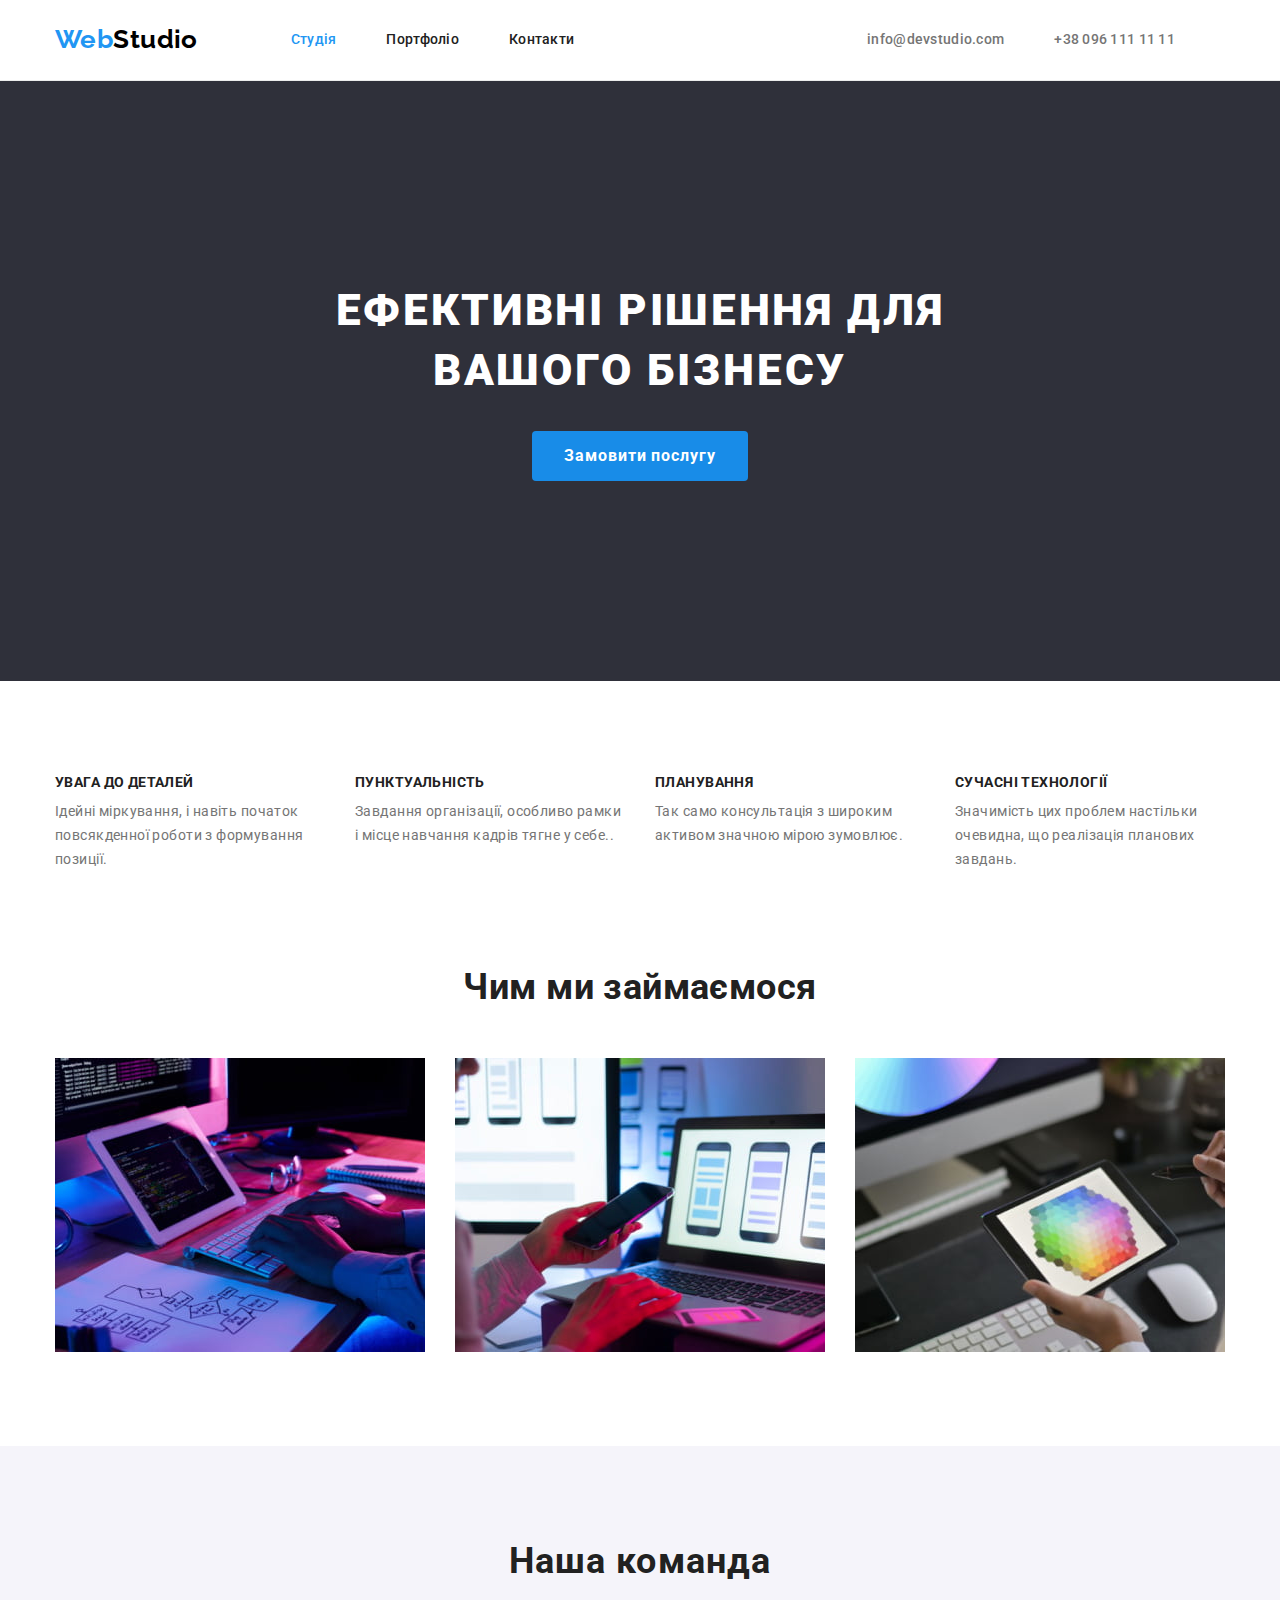
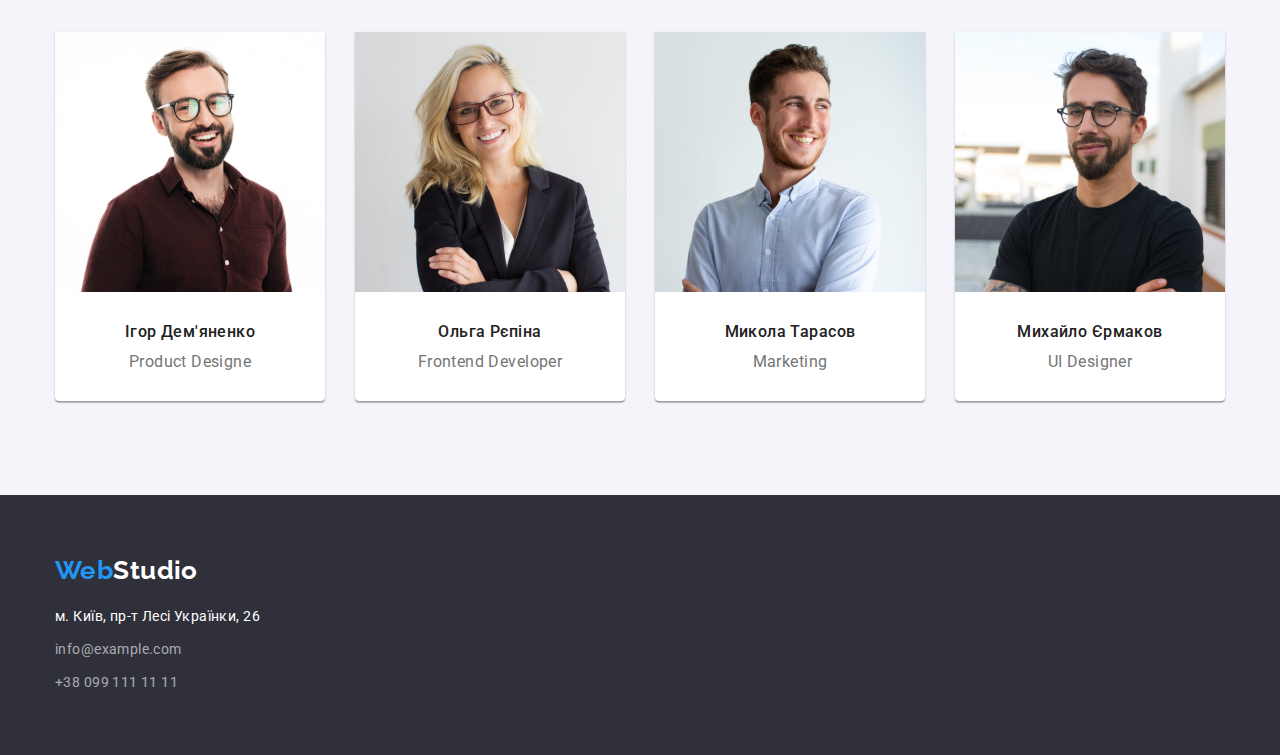
==== index.html @ e2cdec23 "Initial commit" ====
<!DOCTYPE html>
<html lang="uk">
  <head>
    <meta charset="UTF-8" />
    <meta http-equiv="X-UA-Compatible" content="IE=edge" />
    <meta name="viewport" content="width=device-width, initial-scale=1.0" />
    <title>Студія</title>
    <!-- <link rel="stylesheet" href="./css/styles.css" /> -->
    <link rel="preconnect" href="https://fonts.googleapis.com" />
    <link rel="preconnect" href="https://fonts.gstatic.com" crossorigin />

    <link
      href="https://fonts.googleapis.com/css2?family=Raleway:wght@700&family=Roboto:wght@400;500;700;900&display=f"
      rel="stylesheet"
    />
    <link rel="stylesheet" href="./css/styles.css" />
    <link
      rel="stylesheet"
      href="https://cdnjs.cloudflare.com/ajax/libs/modern-normalize/1.1.0/modern-normalize.min.css"
    />
    <link rel="stylesheet" href="./styles.css" />
  </head>

  <body class="page">
    <!--Шапка сторінки-->
    <header class="menu-header">
      <!--меню навігації на наступні сторінки-->
      <div class="container header-container">
        <nav class="main-nav">
          <div class="header-link">
            <a class="main-logo link" lang="en" href="/"
            >Web<span class="main-logo-text">Studio</span></a
          >
        </div>
          
          <ul class="main-nav-items list">
            <li class="nav-item header-item">
              <a class="nav-link-1" href="./index.html">Студія</a>
            </li>
            <li class="nav-item header-item">
              <a class="nav-link link" href="./portfolio.html">Портфоліо</a>
            </li>
            <li class="nav-item header-item">
              <a class="nav-link link" href="/Контакты">Контакти</a>
            </li>
          </ul>
        </nav>
        <ul class="header-group list">
          <li class="contact-item">
            <a class="contact-link link" href="mailto:info@devstudio.com">info@devstudio.com</a>
          </li>
          <li class="contact-item">
            <a class="contact-link link" href="tel:+380961111111">+38 096 111 11 11</a>
          </li>
        </ul>
      </div>
    </header>

    <!--Унікальний контент сторінки-->
    <main class="main-content">
      <!--Секция Герой-->
      <section class="section hero">
        <div class="container hero-container">
          <h1 class="hero-title">Ефективні рішення для вашого бізнесу</h1>
          <button class="btn-hero module-btn-hero" type="button">Замовити послугу</button>
        </div>
      </section>

      <!--Секція особливості команди розробників-->
      <section class="section skils">
        <div class="container">
          <h2 class="visually-hidden" >Галерея робіт</h2>
          <ul class="skils-list list">
            <li class="skils-item ">
              <h3 class="subtitle-skils">УВАГА ДО ДЕТАЛЕЙ</h3>
              <p class="text-skils">
                Ідейні міркування, і навіть початок повсякденної роботи з формування позиції.
              </p>
            </li>
            <li class="skils-item">
              <h3 class="subtitle-skils">ПУНКТУАЛЬНІСТЬ</h3>
              <p class="text-skils">
                Завдання організації, особливо рамки і місце навчання кадрів тягне у себе..
              </p>
            </li>
            <li class="skils-item">
              <h3 class="subtitle-skils">ПЛАНУВАННЯ</h3>
              <p class="text-skils">
                Так само консультація з широким активом значною мірою зумовлює.
              </p>
            </li>
            <li class="skils-item">
              <h2 class="subtitle-skils">СУЧАСНІ ТЕХНОЛОГІЇ</h2>
              <p class="text-skils">
                Значимість цих проблем настільки очевидна, що реалізація планових завдань.
              </p>
            </li>
          </ul>
        </div>
      </section>

      <!--Секція галерея-->
      <section class="work section">
        <div class="container">
          <h2 class="section-title ">Чим ми займаємося</h2>
          <ul class="work-list list">
            <li class="work-item">
              <img
                class="gallery-image"
                src="images/box.jpg"
                alt="Набір тексту на планшеті"
                width="370"
                height="294"
              />
            </li>
            <li class="work-item">
              <img
                class="gallery-image"
                src="images/box2.jpg"
                alt="Екран ноутбука з макетами телефону"
                width="370"
                height="294"
              />
            </li>
            <li class="work-item">
              <img
                class="gallery-image"
                src="images/box3.jpg"
                alt="Планшет з вибором кольору"
                width="370"
                height="294"
              />
            </li>
          </ul>
        </div>
      </section>

      <!--Наша команда-->
      <section class="section teams">
        <div class="container">
          <h2 class="title-teams">Наша команда</h2>
          <ul class="teams-items list">
            <li class="teams-item">
              <img
                class="teams-image"
                src="images/product-designer.jpg"
                alt="foto Product Designer"
                width="270"
                height="260"
              />
              <div class="card">
                <h3 class="subtitle-teams">Ігор Дем'яненко</h3>
                <p class="teams-text">Product Designe</p>
              </div>
            </li>

            <li class="teams-item">
              <img
                class="teams-image"
                src="images/frontend-developer.jpg"
                alt="foto Frontend Developer"
                width="270"
                height="260"
              />
              <div class="card">
                <h3 class="subtitle-teams">Ольга Рєпіна</h3>
                <p class="teams-text">Frontend Developer</p>
              </div>
            </li>

            <li class="teams-item">
              <img
                class="teams-image"
                src="images/marketing.jpg"
                alt="foto Marketing"
                width="270"
                height="260"
              />
              <div class="card">
                <h3 class="subtitle-teams">Микола Тарасов</h3>
                <p class="teams-text">Marketing</p>
              </div>
            </li>

            <li class="teams-item">
              <img
                class="teams-image"
                src="images/UI-designer.jpg"
                alt="foto UI Designer"
                width="270"
                height="260"
              />
              <div class="card">
                <h3 class="subtitle-teams">Михайло Єрмаков</h3>
                <p class="teams-text">UI Designer</p>
              </div>
            </li>
          </ul>
        </div>
      </section>
    </main>

    <!--Подвал страницы-->
    <footer class="main-footer">
      <div class="container footer-container">
        <a class="main-logo link  logo-footer" lang="en" href="/"
          >Web<span class="main-logo-text-white">Studio</span></a
        >
        <address class="address">
          <ul class="address-items list">
            <li class="address-item1">
              <a
                class="address-link link"
                href="https://goo.gl/maps/Bq6WexbLNgEqduPN9"
                target="_blank"
                rel="noopener noreferrer"
              >
                м. Київ, пр-т Лесі Українки, 26</a
              >
            </li>
            
            <li class="address-item address-mail">
              <a class="address-contact link " href="mailto:info@example.com">info@example.com</a>
            </li>
            <li class="address-item">
              <a class="address-contact link" href="tel:+380991111111">+38 099 111 11 11</a>
            </li>
          </ul>
        </address>
      </div>
    </footer>
  </body>
</html>
---- css/styles.css ----
.visually-hidden {
  position: absolute;
  width: 1px;
  height: 1px;
  margin: -1px;
  border: 0;
  padding: 0;
  white-space: nowrap;
  clip-path: inset(100%);
  clip: rect(0 0 0 0);
  overflow: hidden;
}
   /* Vars */
:root {
  --main-font: 'Roboto', sans-serif;
  --secondary-font: 'Raleway', sans-serif;
  --primary-color: #212121;
  --white: #ffffff;
  --accent: #2196f3;
  --secondary-text-color: #757575;
}

body {
  color: var(--primary-color);
  background-color: var(--white);
  font-family: var(--main-font);
  font-size: 14px;
  line-height: 1.72;
  letter-spacing: 0.03em;
}
.container {
  width: 1200px;
  padding: 0 15px 0 15px;
  margin-left: auto;
  margin-right: auto;
}

 h1,
 h2,
 h3,
 p,
 ul {
 margin-top: 0;
 margin-bottom: 0;
 padding: 0;
 }

 .section {
  padding: 94px 0;
  width: 100%;
  }

  img {
    display: block;
    max-width: 100%;
    height: auto;
    }

/* HEADER */
.menu-header {
  border-bottom: 1px solid #ECECEC;
  padding-top: 24px;
  padding-bottom: 25px;
  }

.header-group,
.contact-item  {
 color: var(--secondary-text-color);
 font-weight: 500;
 line-height: 1.14;
 letter-spacing: 0.02em;
 display: flex;
 align-items: center;
}
 .main-nav{
 display: flex;
 align-items: center;
 margin-right: auto;
 margin-left: 0;
 }

.header-container {
  display: flex;
  align-items: center;
}

.header-link, 
.header-item 
{
  display: block;
  align-items: center;
  }

.header-group, 
.contact-item
{
  margin-right: 0;
 }



/* Navigation */
.main-logo {
  font-family: var(--secondary-font);
  font-size: 26px;
  line-height: 1.19;
  color: var(--accent);
  font-weight: 700;
  display: block;
  align-items: center;
 }
 
.main-logo-text {
  color: #000000;
}
.main-nav-items {
 font-weight: 500;
 line-height: 1.14;
 letter-spacing: 0.02em;
 display: flex;
 min-width: 45px;
 margin-left: 93px;
 margin-right: auto;
 gap: 50px;
}




.nav-link,
.nav-link-1 {
  color: var(--primary-color);
  font-weight: 500;
  line-height: 1.4;
  letter-spacing: 0.02em;
  text-decoration: none;
}

.contact-item li,
.header-group li {
  margin-right: 50px;
}



.nav-link:hover,
.nav-link:focus,
.nav-link:active {
  color: var(--accent);
}
.nav-link-1:hover,
.nav-link-1:focus,
.nav-link-1:active {
  color: var(--accent);
}
.nav-link-1 {
  color: var(--accent);
  font-weight: 500;
}
.list,
.nav-item,
.contact-item,
.skils-item,
.work-item,
.address-item,
.filter-item,
.filter-item
{
  list-style: none;
}

.link,
.nav-link-1,
.contact-link {
  text-decoration: none;
}

.contact-link {
  line-height: 1.4;
  letter-spacing: 0.02em;
  color: var(--secondary-text-color);
  font-weight: 500;
  text-decoration: none;
 }
.contact-link:hover,
.contact-link:focus {
  color: var(--accent);
}
/* Hero */

.hero {
  background-color: #2f303a;
  color: var(--white);
  padding-top: 200px;
  padding-bottom: 200px;
}




.hero-title {
 font-weight: 900;
  font-size: 44px;
  line-height: 1.36;
  letter-spacing: 0.06em;
  text-transform: uppercase;
  color: var(--white);
  margin-top: 0;
  margin-bottom: 30px;
  width: 696px;
  margin-left: auto;
  margin-right: auto;
  text-align: center;
}

.btn-hero {
  border: none;
  cursor: pointer;
  font-family: inherit;
  background-color: var(--accent);
  color: var(--white);
  font-weight: 700;
  font-size: 16px;
  line-height: 1.87;
  display: flex;
  align-items: center;
  padding: 10px 32px ;
  min-width: 216px;
  display: block;
  margin-left: auto;
  margin-right: auto;
  text-align: center;
  letter-spacing: 0.06em;
  border-radius: 4px;
}

.module-btn-hero {
  background-color: #188ce8;
}
 
/* text */

.skils {
background-color: var(--white);
padding-bottom: 0;

}

.subtitle-skils {
  font-weight: 700;
  letter-spacing: 0.03em;
  line-height: 1.14;
  text-transform: uppercase;
  font-size: 14px;
  margin-top: 0;
  margin-bottom: 10px;
}

.text-skils {
  line-height: 1.71;
  color: var(--secondary-text-color);
  font-weight: 400;
}
.skils-list {
display: flex;
gap: 30px;
}

.skils-item {
  width: 270px;
}

  /* work*/

.work {
  background-color: var(--white);
}

.section-title{
  font-weight: 700;
  font-size: 36px;
  line-height: 1.17;
  text-align: center;
  margin-bottom: 50px;
  color: var(--primary-color);
  
}

.work-list{
  display: flex;
  gap: 30px;
}
.work-item{
  width: 370px;
}

  /* teams*/

.teams-items{
  display: flex;
  gap: 30px;
}

.teams-item{
  background-color: var(--white);
  width: 270 px;
  box-shadow: 0px 1px 3px rgba(0, 0, 0, 0.12), 0px 1px 1px rgba(0, 0, 0, 0.14), 0px 2px 1px rgba(0, 0, 0, 0.2);
  border-radius: 0px 0px 4px 4px;
}

.card{
  padding-top: 30px;
  padding-bottom: 30px;
}

.teams {
  background-color: #f5f4fa;
}


.title-teams
 {
  font-size: 36px;
  line-height: 1.17;
  text-align: center;
  letter-spacing: 0.03em;
  color: var(--primary-color);
  margin-bottom: 50px;
}

.subtitle-teams {
  font-weight: 500;
  font-size: 16px;
  line-height: 1.19;
  text-align: center;
  margin-bottom: 10px;
  }

.teams-text {
  font-weight: 400;
  font-size: 16px;
  line-height: 1.19;
  text-align: center;
  color: var(--secondary-text-color);
  }

/* Filter  */

.filter-item.list{
  display: flex;
  justify-content: center;
  margin-bottom: 50px;
}

.filter-bnt,
.filter-bnt-now {
  border: none;
  font-style: normal;
  font-weight: 500;
  font-size: 16px;
  line-height: 1.6;
  text-align: center;
  color: var(--primary-color);
  background-color: #f5f4fa;
  font-family: inherit;
  border-radius: 4px;
  padding: 6px 22px;
  display: inline-block;
  min-width: 73px;
  margin-right: 8px;
}

.filter-bnt-now.button.active {
background-color: var(--accent);
color: var(--white);
}

.filter-bnt-now:hover,
.filter-bnt-now:focus,
.filter-bnt-now:active {
  background-color: var(--accent);
}

.button:hover,
.button:focus {
  background-color: var(--accent);
  box-shadow: 0px 3px 1px rgba(0, 0, 0, 0.1), 0px 1px 2px rgba(0, 0, 0, 0.08),
    0px 2px 2px rgba(0, 0, 0, 0.12);
  border-radius: 4px;
  color: var(--white);
  cursor: pointer;
}

/* Footer */

.main-footer {
  background-color: #2f303a;
  padding-top: 60px;
  padding-bottom: 60px;
}
 
.address,
.address-items,
.address-link
 {
color: var(--white);
font-style: normal;
font-weight: 400;
line-height: 1.71;
}

.main-logo-text-white {
  color: var(--white);
}

.logo-footer {
 display: block;
 padding: 0;
 margin-bottom: 20px;
}

.address-link,
 .address-mail,
 .address-item1
 
 {
  margin-bottom: 9px;
}

.address-contact {
  font-style: normal;
  color: #ffffff99;
   
}

.address-contact:hover,
.address-contact:focus {
  color: var(--accent);
}

/* Portfolio  */

.page{
  background-color: var(--white);
  font-family: var(--main-font);
  font-size: 14px;
  letter-spacing: 0.03em;
}

.portfolio-cards{
  background: #FFFFFF;
  border-top: 1px solid #EEEEEE;
  border-bottom: 1px solid #EEEEEE;
  border-left: 1px solid #EEEEEE;
  border-right: 1px solid #EEEEEE;
  padding: 20px 24px 20px 24px;
}

.cards-title{
  color: var(--primary-color);
  font-weight: 700;
  font-size: 18px;
  line-height: 2;
  letter-spacing: 0.06em;
}

.cards-text {
  font-weight: 400;
  font-size: 16px;
  line-height: 1.88;
  letter-spacing: 0.03em;
  margin-top: 4px;
  color: var(--secondary-text-color);
}

.cards{
  display: flex;
  flex-wrap: wrap;
  gap: 30px;
}

.cards-item{
  width: 370;
}
---- css/styles.css ----
.visually-hidden {
  position: absolute;
  width: 1px;
  height: 1px;
  margin: -1px;
  border: 0;
  padding: 0;
  white-space: nowrap;
  clip-path: inset(100%);
  clip: rect(0 0 0 0);
  overflow: hidden;
}
   /* Vars */
:root {
  --main-font: 'Roboto', sans-serif;
  --secondary-font: 'Raleway', sans-serif;
  --primary-color: #212121;
  --white: #ffffff;
  --accent: #2196f3;
  --secondary-text-color: #757575;
}

body {
  color: var(--primary-color);
  background-color: var(--white);
  font-family: var(--main-font);
  font-size: 14px;
  line-height: 1.72;
  letter-spacing: 0.03em;
}
.container {
  width: 1200px;
  padding: 0 15px 0 15px;
  margin-left: auto;
  margin-right: auto;
}

 h1,
 h2,
 h3,
 p,
 ul {
 margin-top: 0;
 margin-bottom: 0;
 padding: 0;
 }

 .section {
  padding: 94px 0;
  width: 100%;
  }

  img {
    display: block;
    max-width: 100%;
    height: auto;
    }

/* HEADER */
.menu-header {
  border-bottom: 1px solid #ECECEC;
  padding-top: 24px;
  padding-bottom: 25px;
  }

.header-group,
.contact-item  {
 color: var(--secondary-text-color);
 font-weight: 500;
 line-height: 1.14;
 letter-spacing: 0.02em;
 display: flex;
 align-items: center;
}
 .main-nav{
 display: flex;
 align-items: center;
 margin-right: auto;
 margin-left: 0;
 }

.header-container {
  display: flex;
  align-items: center;
}

.header-link, 
.header-item 
{
  display: block;
  align-items: center;
  }

.header-group, 
.contact-item
{
  margin-right: 0;
 }



/* Navigation */
.main-logo {
  font-family: var(--secondary-font);
  font-size: 26px;
  line-height: 1.19;
  color: var(--accent);
  font-weight: 700;
  display: block;
  align-items: center;
 }
 
.main-logo-text {
  color: #000000;
}
.main-nav-items {
 font-weight: 500;
 line-height: 1.14;
 letter-spacing: 0.02em;
 display: flex;
 min-width: 45px;
 margin-left: 93px;
 margin-right: auto;
 gap: 50px;
}




.nav-link,
.nav-link-1 {
  color: var(--primary-color);
  font-weight: 500;
  line-height: 1.4;
  letter-spacing: 0.02em;
  text-decoration: none;
}

.contact-item li,
.header-group li {
  margin-right: 50px;
}



.nav-link:hover,
.nav-link:focus,
.nav-link:active {
  color: var(--accent);
}
.nav-link-1:hover,
.nav-link-1:focus,
.nav-link-1:active {
  color: var(--accent);
}
.nav-link-1 {
  color: var(--accent);
  font-weight: 500;
}
.list,
.nav-item,
.contact-item,
.skils-item,
.work-item,
.address-item,
.filter-item,
.filter-item
{
  list-style: none;
}

.link,
.nav-link-1,
.contact-link {
  text-decoration: none;
}

.contact-link {
  line-height: 1.4;
  letter-spacing: 0.02em;
  color: var(--secondary-text-color);
  font-weight: 500;
  text-decoration: none;
 }
.contact-link:hover,
.contact-link:focus {
  color: var(--accent);
}
/* Hero */

.hero {
  background-color: #2f303a;
  color: var(--white);
  padding-top: 200px;
  padding-bottom: 200px;
}




.hero-title {
 font-weight: 900;
  font-size: 44px;
  line-height: 1.36;
  letter-spacing: 0.06em;
  text-transform: uppercase;
  color: var(--white);
  margin-top: 0;
  margin-bottom: 30px;
  width: 696px;
  margin-left: auto;
  margin-right: auto;
  text-align: center;
}

.btn-hero {
  border: none;
  cursor: pointer;
  font-family: inherit;
  background-color: var(--accent);
  color: var(--white);
  font-weight: 700;
  font-size: 16px;
  line-height: 1.87;
  display: flex;
  align-items: center;
  padding: 10px 32px ;
  min-width: 216px;
  display: block;
  margin-left: auto;
  margin-right: auto;
  text-align: center;
  letter-spacing: 0.06em;
  border-radius: 4px;
}

.module-btn-hero {
  background-color: #188ce8;
}
 
/* text */

.skils {
background-color: var(--white);
padding-bottom: 0;

}

.subtitle-skils {
  font-weight: 700;
  letter-spacing: 0.03em;
  line-height: 1.14;
  text-transform: uppercase;
  font-size: 14px;
  margin-top: 0;
  margin-bottom: 10px;
}

.text-skils {
  line-height: 1.71;
  color: var(--secondary-text-color);
  font-weight: 400;
}
.skils-list {
display: flex;
gap: 30px;
}

.skils-item {
  width: 270px;
}

  /* work*/

.work {
  background-color: var(--white);
}

.section-title{
  font-weight: 700;
  font-size: 36px;
  line-height: 1.17;
  text-align: center;
  margin-bottom: 50px;
  color: var(--primary-color);
  
}

.work-list{
  display: flex;
  gap: 30px;
}
.work-item{
  width: 370px;
}

  /* teams*/

.teams-items{
  display: flex;
  gap: 30px;
}

.teams-item{
  background-color: var(--white);
  width: 270 px;
  box-shadow: 0px 1px 3px rgba(0, 0, 0, 0.12), 0px 1px 1px rgba(0, 0, 0, 0.14), 0px 2px 1px rgba(0, 0, 0, 0.2);
  border-radius: 0px 0px 4px 4px;
}

.card{
  padding-top: 30px;
  padding-bottom: 30px;
}

.teams {
  background-color: #f5f4fa;
}


.title-teams
 {
  font-size: 36px;
  line-height: 1.17;
  text-align: center;
  letter-spacing: 0.03em;
  color: var(--primary-color);
  margin-bottom: 50px;
}

.subtitle-teams {
  font-weight: 500;
  font-size: 16px;
  line-height: 1.19;
  text-align: center;
  margin-bottom: 10px;
  }

.teams-text {
  font-weight: 400;
  font-size: 16px;
  line-height: 1.19;
  text-align: center;
  color: var(--secondary-text-color);
  }

/* Filter  */

.filter-item.list{
  display: flex;
  justify-content: center;
  margin-bottom: 50px;
}

.filter-bnt,
.filter-bnt-now {
  border: none;
  font-style: normal;
  font-weight: 500;
  font-size: 16px;
  line-height: 1.6;
  text-align: center;
  color: var(--primary-color);
  background-color: #f5f4fa;
  font-family: inherit;
  border-radius: 4px;
  padding: 6px 22px;
  display: inline-block;
  min-width: 73px;
  margin-right: 8px;
}

.filter-bnt-now.button.active {
background-color: var(--accent);
color: var(--white);
}

.filter-bnt-now:hover,
.filter-bnt-now:focus,
.filter-bnt-now:active {
  background-color: var(--accent);
}

.button:hover,
.button:focus {
  background-color: var(--accent);
  box-shadow: 0px 3px 1px rgba(0, 0, 0, 0.1), 0px 1px 2px rgba(0, 0, 0, 0.08),
    0px 2px 2px rgba(0, 0, 0, 0.12);
  border-radius: 4px;
  color: var(--white);
  cursor: pointer;
}

/* Footer */

.main-footer {
  background-color: #2f303a;
  padding-top: 60px;
  padding-bottom: 60px;
}
 
.address,
.address-items,
.address-link
 {
color: var(--white);
font-style: normal;
font-weight: 400;
line-height: 1.71;
}

.main-logo-text-white {
  color: var(--white);
}

.logo-footer {
 display: block;
 padding: 0;
 margin-bottom: 20px;
}

.address-link,
 .address-mail,
 .address-item1
 
 {
  margin-bottom: 9px;
}

.address-contact {
  font-style: normal;
  color: #ffffff99;
   
}

.address-contact:hover,
.address-contact:focus {
  color: var(--accent);
}

/* Portfolio  */

.page{
  background-color: var(--white);
  font-family: var(--main-font);
  font-size: 14px;
  letter-spacing: 0.03em;
}

.portfolio-cards{
  background: #FFFFFF;
  border-top: 1px solid #EEEEEE;
  border-bottom: 1px solid #EEEEEE;
  border-left: 1px solid #EEEEEE;
  border-right: 1px solid #EEEEEE;
  padding: 20px 24px 20px 24px;
}

.cards-title{
  color: var(--primary-color);
  font-weight: 700;
  font-size: 18px;
  line-height: 2;
  letter-spacing: 0.06em;
}

.cards-text {
  font-weight: 400;
  font-size: 16px;
  line-height: 1.88;
  letter-spacing: 0.03em;
  margin-top: 4px;
  color: var(--secondary-text-color);
}

.cards{
  display: flex;
  flex-wrap: wrap;
  gap: 30px;
}

.cards-item{
  width: 370;
}
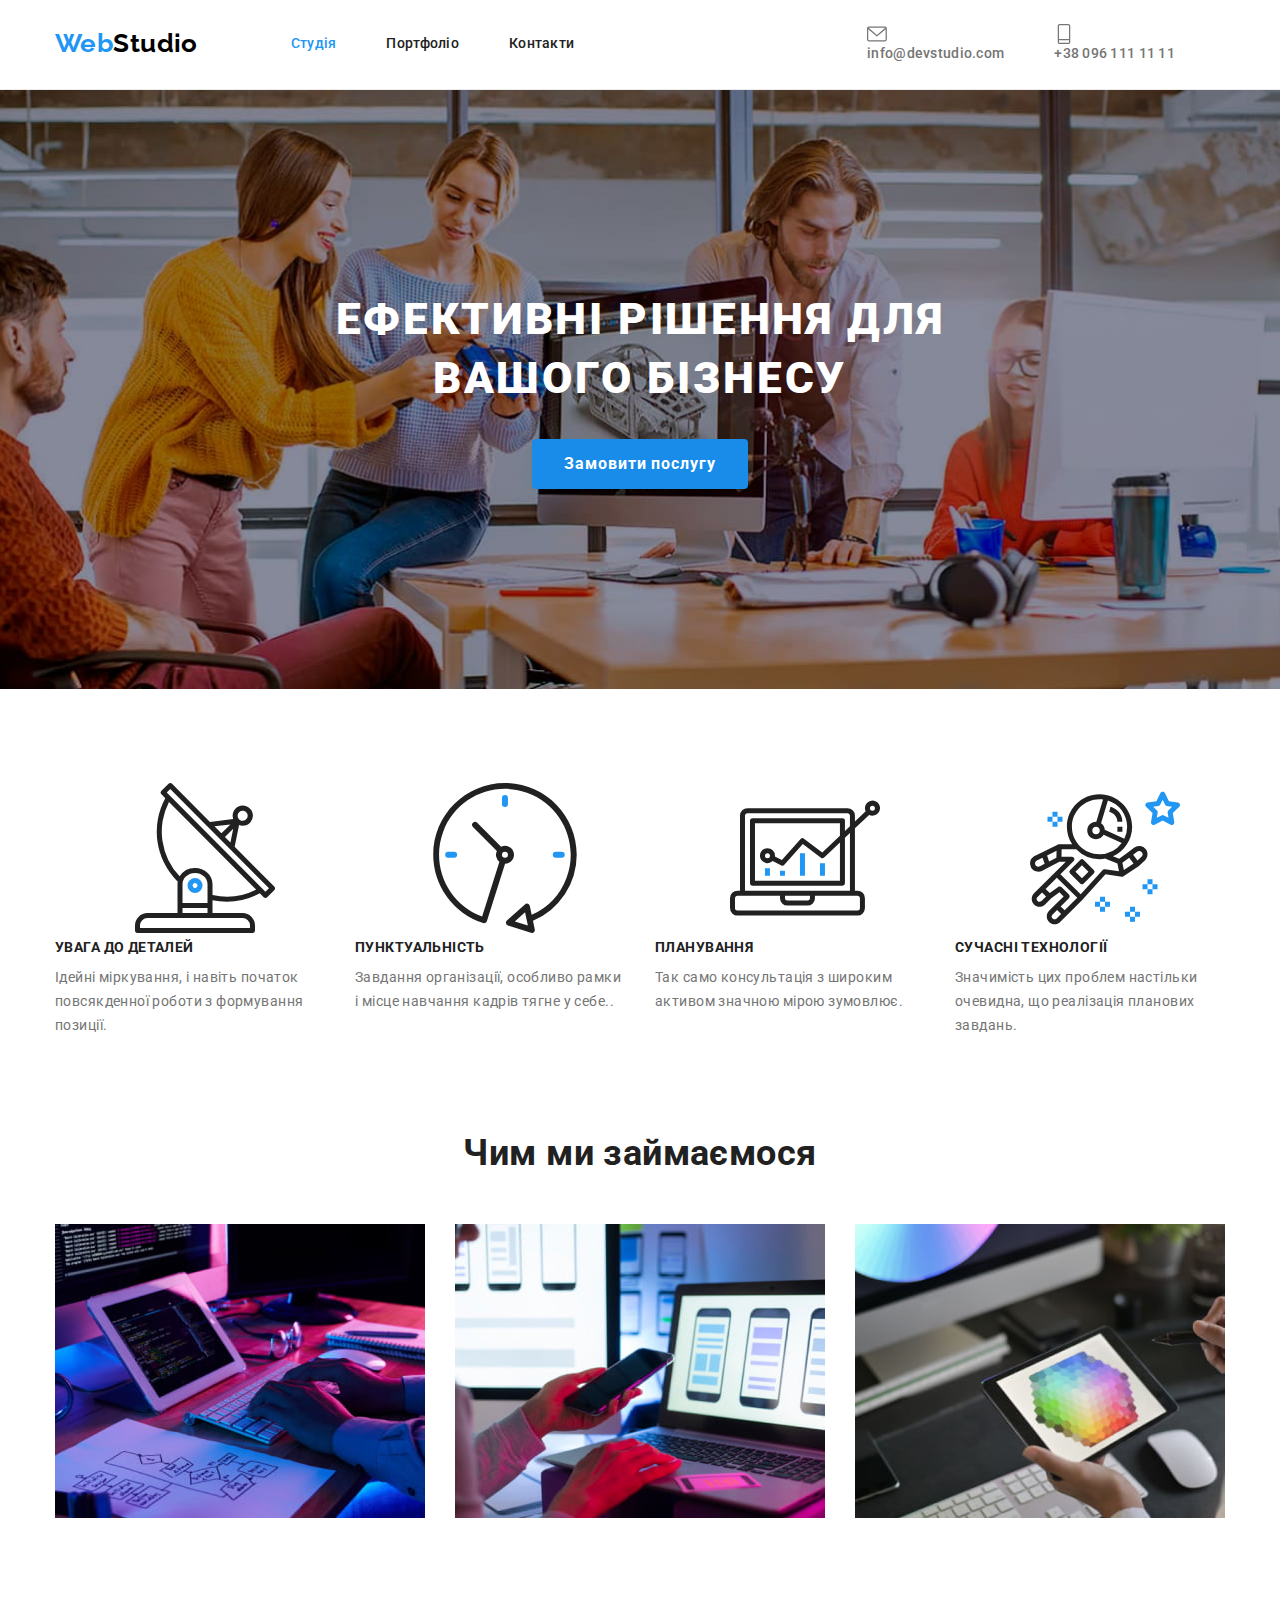
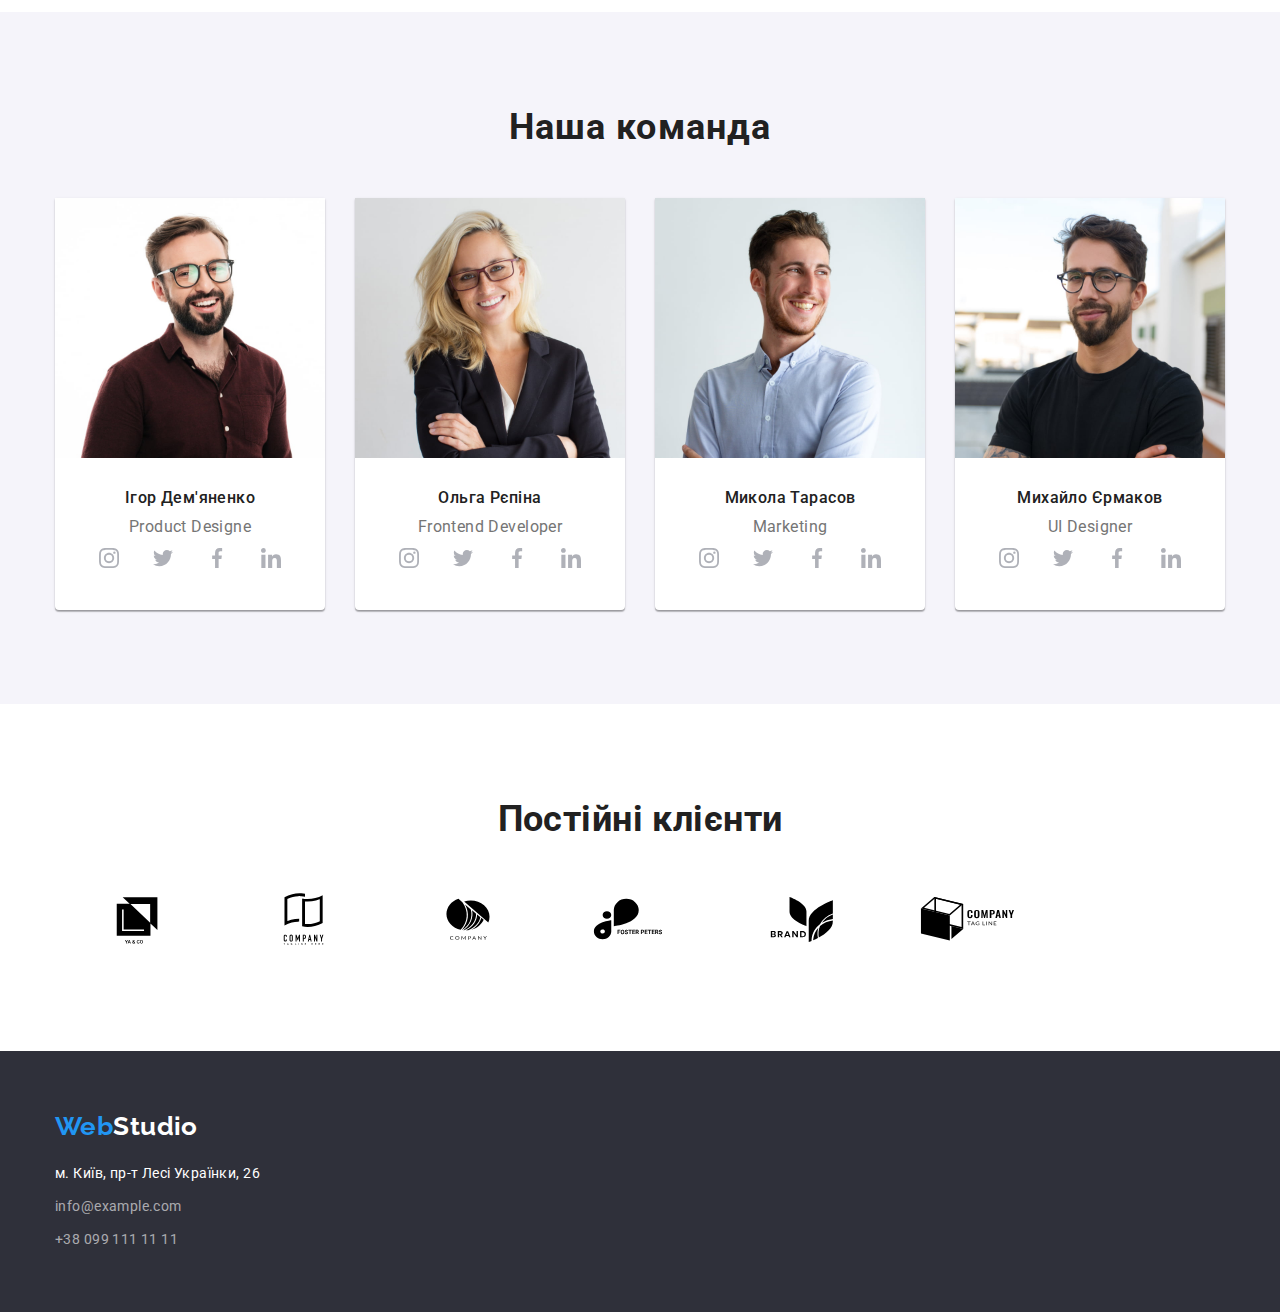
==== commit c88b7b41: "start" ====
--- a/index.html
+++ b/index.html
@@ -45,12 +45,13 @@
             </li>
           </ul>
         </nav>
+
         <ul class="header-group list">
           <li class="contact-item">
-            <a class="contact-link link" href="mailto:info@devstudio.com">info@devstudio.com</a>
+            <a class="contact-link link" href="mailto:info@devstudio.com"><svg class="link-address" width="20px" height="20px"><use href="./images/icons.svg/symbol-defs.svg#icon-envelope"></use></svg>info@devstudio.com</a>
           </li>
           <li class="contact-item">
-            <a class="contact-link link" href="tel:+380961111111">+38 096 111 11 11</a>
+            <a class="contact-link link" href="tel:+380961111111"><svg class="link-address" width="20" height="20"><use href="./images/icons.svg/symbol-defs.svg#icon-Vector"></use></svg>+38 096 111 11 11</a>
           </li>
         </ul>
       </div>
@@ -72,25 +73,29 @@
           <h2 class="visually-hidden" >Галерея робіт</h2>
           <ul class="skils-list list">
             <li class="skils-item ">
+              <svg><use href="./images/icons.svg/symbol-defs.svg#icon-antenna"></use></svg>
               <h3 class="subtitle-skils">УВАГА ДО ДЕТАЛЕЙ</h3>
               <p class="text-skils">
                 Ідейні міркування, і навіть початок повсякденної роботи з формування позиції.
               </p>
             </li>
             <li class="skils-item">
+              <svg><use href="./images/icons.svg/symbol-defs.svg#icon-clock"></use></svg>
               <h3 class="subtitle-skils">ПУНКТУАЛЬНІСТЬ</h3>
               <p class="text-skils">
                 Завдання організації, особливо рамки і місце навчання кадрів тягне у себе..
               </p>
             </li>
             <li class="skils-item">
+              <svg><use href="./images/icons.svg/symbol-defs.svg#icon-diagram"></use></svg>
               <h3 class="subtitle-skils">ПЛАНУВАННЯ</h3>
               <p class="text-skils">
                 Так само консультація з широким активом значною мірою зумовлює.
               </p>
             </li>
             <li class="skils-item">
-              <h2 class="subtitle-skils">СУЧАСНІ ТЕХНОЛОГІЇ</h2>
+              <svg><use href="./images/icons.svg/symbol-defs.svg#icon-astronaut"></use></svg>
+              <h3 class="subtitle-skils">СУЧАСНІ ТЕХНОЛОГІЇ</h3>
               <p class="text-skils">
                 Значимість цих проблем настільки очевидна, що реалізація планових завдань.
               </p>
@@ -102,7 +107,7 @@
       <!--Секція галерея-->
       <section class="work section">
         <div class="container">
-          <h2 class="section-title ">Чим ми займаємося</h2>
+          <h2 class="section-title">Чим ми займаємося</h2>
           <ul class="work-list list">
             <li class="work-item">
               <img
@@ -151,6 +156,28 @@
               <div class="card">
                 <h3 class="subtitle-teams">Ігор Дем'яненко</h3>
                 <p class="teams-text">Product Designe</p>
+                <ul class="list socials">
+                  <li class="list-item socials-item">
+                    <a class="social-links" href="https://instagram.com" target="_blank" rel="noopener noreferrer" aria-label="Instagram"><svg class="socials-icon" width="20" height="20"><use href="./images/icons.svg/symbol-defs.svg#icon-instagram"></use>
+                    </svg>
+                    </a>
+                  </li>
+                  <li class="list-item socials-item">
+                    <a class="social-links" href="https://twitter.com" target="_blank" rel="noopener noreferrer" aria-label="Twitter"><svg class="socials-icon" width="20" height="20"><use href="./images/icons.svg/symbol-defs.svg#icon-twitter"></use>
+                    </svg>
+                  </a>
+                </li>
+                <li class="list-item socials-item">
+                  <a class="social-links" href="https://facebook.com" target="_blank" rel="noopener noreferrer" aria-label="Facebook"><svg class="socials-icon" width="20" height="20"><use href="./images/icons.svg/symbol-defs.svg#icon-facebook"></use>
+                  </svg>
+                </a>
+              </li>
+              <li class="list-item socials-item">
+                <a class="social-links" href="https://linkedin.com" target="_blank" rel="noopener noreferrer" aria-label="Linkedin"><svg class="socials-icon" width="20" height="20"><use href="./images/icons.svg/symbol-defs.svg#icon-linkedin"></use>
+                </svg>
+              </a>
+            </li>
+              </ul>
               </div>
             </li>
 
@@ -165,6 +192,28 @@
               <div class="card">
                 <h3 class="subtitle-teams">Ольга Рєпіна</h3>
                 <p class="teams-text">Frontend Developer</p>
+                <ul class="list socials">
+                  <li class="list-item socials-item">
+                    <a class="social-links" href="https://instagram.com" target="_blank" rel="noopener noreferrer" aria-label="Instagram"><svg class="socials-icon" width="20" height="20"><use href="./images/icons.svg/symbol-defs.svg#icon-instagram"></use>
+                    </svg>
+                    </a>
+                  </li>
+                  <li class="list-item socials-item">
+                    <a class="social-links" href="https://twitter.com" target="_blank" rel="noopener noreferrer" aria-label="Twitter"><svg class="socials-icon" width="20" height="20"><use href="./images/icons.svg/symbol-defs.svg#icon-twitter"></use>
+                    </svg>
+                  </a>
+                </li>
+                <li class="list-item socials-item">
+                  <a class="social-links" href="https://facebook.com" target="_blank" rel="noopener noreferrer" aria-label="Facebook"><svg class="socials-icon" width="20" height="20"><use href="./images/icons.svg/symbol-defs.svg#icon-facebook"></use>
+                  </svg>
+                </a>
+              </li>
+              <li class="list-item socials-item">
+                <a class="social-links" href="https://linkedin.com" target="_blank" rel="noopener noreferrer" aria-label="Linkedin"><svg class="socials-icon" width="20" height="20"><use href="./images/icons.svg/symbol-defs.svg#icon-linkedin"></use>
+                </svg>
+              </a>
+            </li>
+              </ul>
               </div>
             </li>
 
@@ -179,6 +228,28 @@
               <div class="card">
                 <h3 class="subtitle-teams">Микола Тарасов</h3>
                 <p class="teams-text">Marketing</p>
+                <ul class="list socials">
+                  <li class="list-item socials-item">
+                    <a class="social-links" href="https://instagram.com" target="_blank" rel="noopener noreferrer" aria-label="Instagram"><svg class="socials-icon" width="20" height="20"><use href="./images/icons.svg/symbol-defs.svg#icon-instagram"></use>
+                    </svg>
+                    </a>
+                  </li>
+                  <li class="list-item socials-item">
+                    <a class="social-links" href="https://twitter.com" target="_blank" rel="noopener noreferrer" aria-label="Twitter"><svg class="socials-icon" width="20" height="20"><use href="./images/icons.svg/symbol-defs.svg#icon-twitter"></use>
+                    </svg>
+                  </a>
+                </li>
+                <li class="list-item socials-item">
+                  <a class="social-links" href="https://facebook.com" target="_blank" rel="noopener noreferrer" aria-label="Facebook"><svg class="socials-icon" width="20" height="20"><use href="./images/icons.svg/symbol-defs.svg#icon-facebook"></use>
+                  </svg>
+                </a>
+              </li>
+              <li class="list-item socials-item">
+                <a class="social-links" href="https://linkedin.com" target="_blank" rel="noopener noreferrer" aria-label="Linkedin"><svg class="socials-icon" width="20" height="20"><use href="./images/icons.svg/symbol-defs.svg#icon-linkedin"></use>
+                </svg>
+              </a>
+            </li>
+              </ul>
               </div>
             </li>
 
@@ -193,12 +264,72 @@
               <div class="card">
                 <h3 class="subtitle-teams">Михайло Єрмаков</h3>
                 <p class="teams-text">UI Designer</p>
+                <ul class="list socials">
+                  <li class="list-item socials-item">
+                    <a class="social-links" href="https://instagram.com" target="_blank" rel="noopener noreferrer" aria-label="Instagram"><svg class="socials-icon" width="20" height="20"><use href="./images/icons.svg/symbol-defs.svg#icon-instagram"></use>
+                    </svg>
+                    </a>
+                  </li>
+                  <li class="list-item socials-item">
+                    <a class="social-links" href="https://twitter.com" target="_blank" rel="noopener noreferrer" aria-label="Twitter"><svg class="socials-icon" width="20" height="20"><use href="./images/icons.svg/symbol-defs.svg#icon-twitter"></use>
+                    </svg>
+                  </a>
+                </li>
+                <li class="list-item socials-item">
+                  <a class="social-links" href="https://facebook.com" target="_blank" rel="noopener noreferrer" aria-label="Facebook"><svg class="socials-icon" width="20" height="20"><use href="./images/icons.svg/symbol-defs.svg#icon-facebook"></use>
+                  </svg>
+                </a>
+              </li>
+              <li class="list-item socials-item">
+                <a class="social-links" href="https://linkedin.com" target="_blank" rel="noopener noreferrer" aria-label="Linkedin"><svg class="socials-icon" width="20" height="20"><use href="./images/icons.svg/symbol-defs.svg#icon-linkedin"></use>
+                </svg>
+              </a>
+            </li>
+              </ul>
               </div>
             </li>
           </ul>
         </div>
       </section>
-    </main>
+
+      <section class="section">
+       <div class="container">
+        <h2 class="section-title">Постійні клієнти</h2>
+        <ul class="list clients-list">
+          <li class="list-item clients-item"></li>
+          <a href="width=170px" heighth="92px"><svg class="" width="106px" height="60px"><use href="./images/icons.svg/symbol-defs.svg#icon-Logo"></use>
+          </svg>
+          </a>
+        </li>
+        <li class="list-item clients-item"></li>
+        <a href="width=170px" heighth="92px"><svg class="" width="106px" height="60px"><use href="./images/icons.svg/symbol-defs.svg#icon-Logo1"></use>
+        </svg>
+        </a>
+      </li>
+      <li class="list-item clients-item"></li>
+      <a href="width=170px" heighth="92px"><svg class="" width="106px" height="60px"><use href="./images/icons.svg/symbol-defs.svg#icon-Logo2"></use>
+      </svg>
+      </a>
+    </li>
+    <li class="list-item clients-item"></li>
+          <a href="width=170px" heighth="92px"><svg class="" width="106px" height="60px"><use href="./images/icons.svg/symbol-defs.svg#icon-Logo3"></use>
+          </svg>
+          </a>
+        </li>
+        <li class="list-item clients-item"></li>
+          <a href="width=170px" heighth="92px"><svg class="" width="106px" height="60px"><use href="./images/icons.svg/symbol-defs.svg#icon-Logo4"></use>
+          </svg>
+          </a>
+        </li>
+        <li class="list-item clients-item"></li>
+          <a href="width=170px" heighth="92px"><svg class="" width="106px" height="60px"><use href="./images/icons.svg/symbol-defs.svg#icon-Logo5"></use>
+          </svg>
+          </a>
+         </li>
+         </ul>
+        </div>
+      </section>
+     </main>
 
     <!--Подвал страницы-->
     <footer class="main-footer">
--- a/css/styles.css
+++ b/css/styles.css
@@ -18,6 +18,7 @@
   --white: #ffffff;
   --accent: #2196f3;
   --secondary-text-color: #757575;
+  --social-links: #AFB1B8;
 }
 
 body {
@@ -186,9 +187,22 @@
 .contact-link:focus {
   color: var(--accent);
 }
+.link-address{
+  display: block;
+  margin-right: 10px;
+  align-items: flex-start;
+  fill: currentColor;
+}
 /* Hero */
 
 .hero {
+  background-image: url(../images/hero.jpg);
+  max-width: 1600px;
+  background-position: center;
+  background-repeat: no-repeat;
+  background-size: cover;
+  margin-left: auto;
+  margin-right: auto;
   background-color: #2f303a;
   color: var(--white);
   padding-top: 200px;
@@ -344,6 +358,38 @@
   color: var(--secondary-text-color);
   }
 
+  .socials {
+    display: flex;
+    gap: 10px;
+    justify-content: center;
+    }
+
+ .social-links {
+   width: 44px;
+   height: 44px;
+   background-color: var(--white);
+   border-radius: 50%;
+   display: flex;
+   align-items: center;
+   justify-content: center;
+   color: var(--social-links);
+}
+
+ .social-links:hover,
+ .social-links:focus {
+ color: var(--white);
+ background-color: var(--accent);
+}
+
+.socials-icon {
+  fill: currentColor;
+  }
+
+.clients-list {
+ display: flex;
+ gap: 30px;
+}
+
 /* Filter  */
 
 .filter-item.list{
--- a/css/styles.css
+++ b/css/styles.css
@@ -18,6 +18,7 @@
   --white: #ffffff;
   --accent: #2196f3;
   --secondary-text-color: #757575;
+  --social-links: #AFB1B8;
 }
 
 body {
@@ -186,9 +187,22 @@
 .contact-link:focus {
   color: var(--accent);
 }
+.link-address{
+  display: block;
+  margin-right: 10px;
+  align-items: flex-start;
+  fill: currentColor;
+}
 /* Hero */
 
 .hero {
+  background-image: url(../images/hero.jpg);
+  max-width: 1600px;
+  background-position: center;
+  background-repeat: no-repeat;
+  background-size: cover;
+  margin-left: auto;
+  margin-right: auto;
   background-color: #2f303a;
   color: var(--white);
   padding-top: 200px;
@@ -344,6 +358,38 @@
   color: var(--secondary-text-color);
   }
 
+  .socials {
+    display: flex;
+    gap: 10px;
+    justify-content: center;
+    }
+
+ .social-links {
+   width: 44px;
+   height: 44px;
+   background-color: var(--white);
+   border-radius: 50%;
+   display: flex;
+   align-items: center;
+   justify-content: center;
+   color: var(--social-links);
+}
+
+ .social-links:hover,
+ .social-links:focus {
+ color: var(--white);
+ background-color: var(--accent);
+}
+
+.socials-icon {
+  fill: currentColor;
+  }
+
+.clients-list {
+ display: flex;
+ gap: 30px;
+}
+
 /* Filter  */
 
 .filter-item.list{
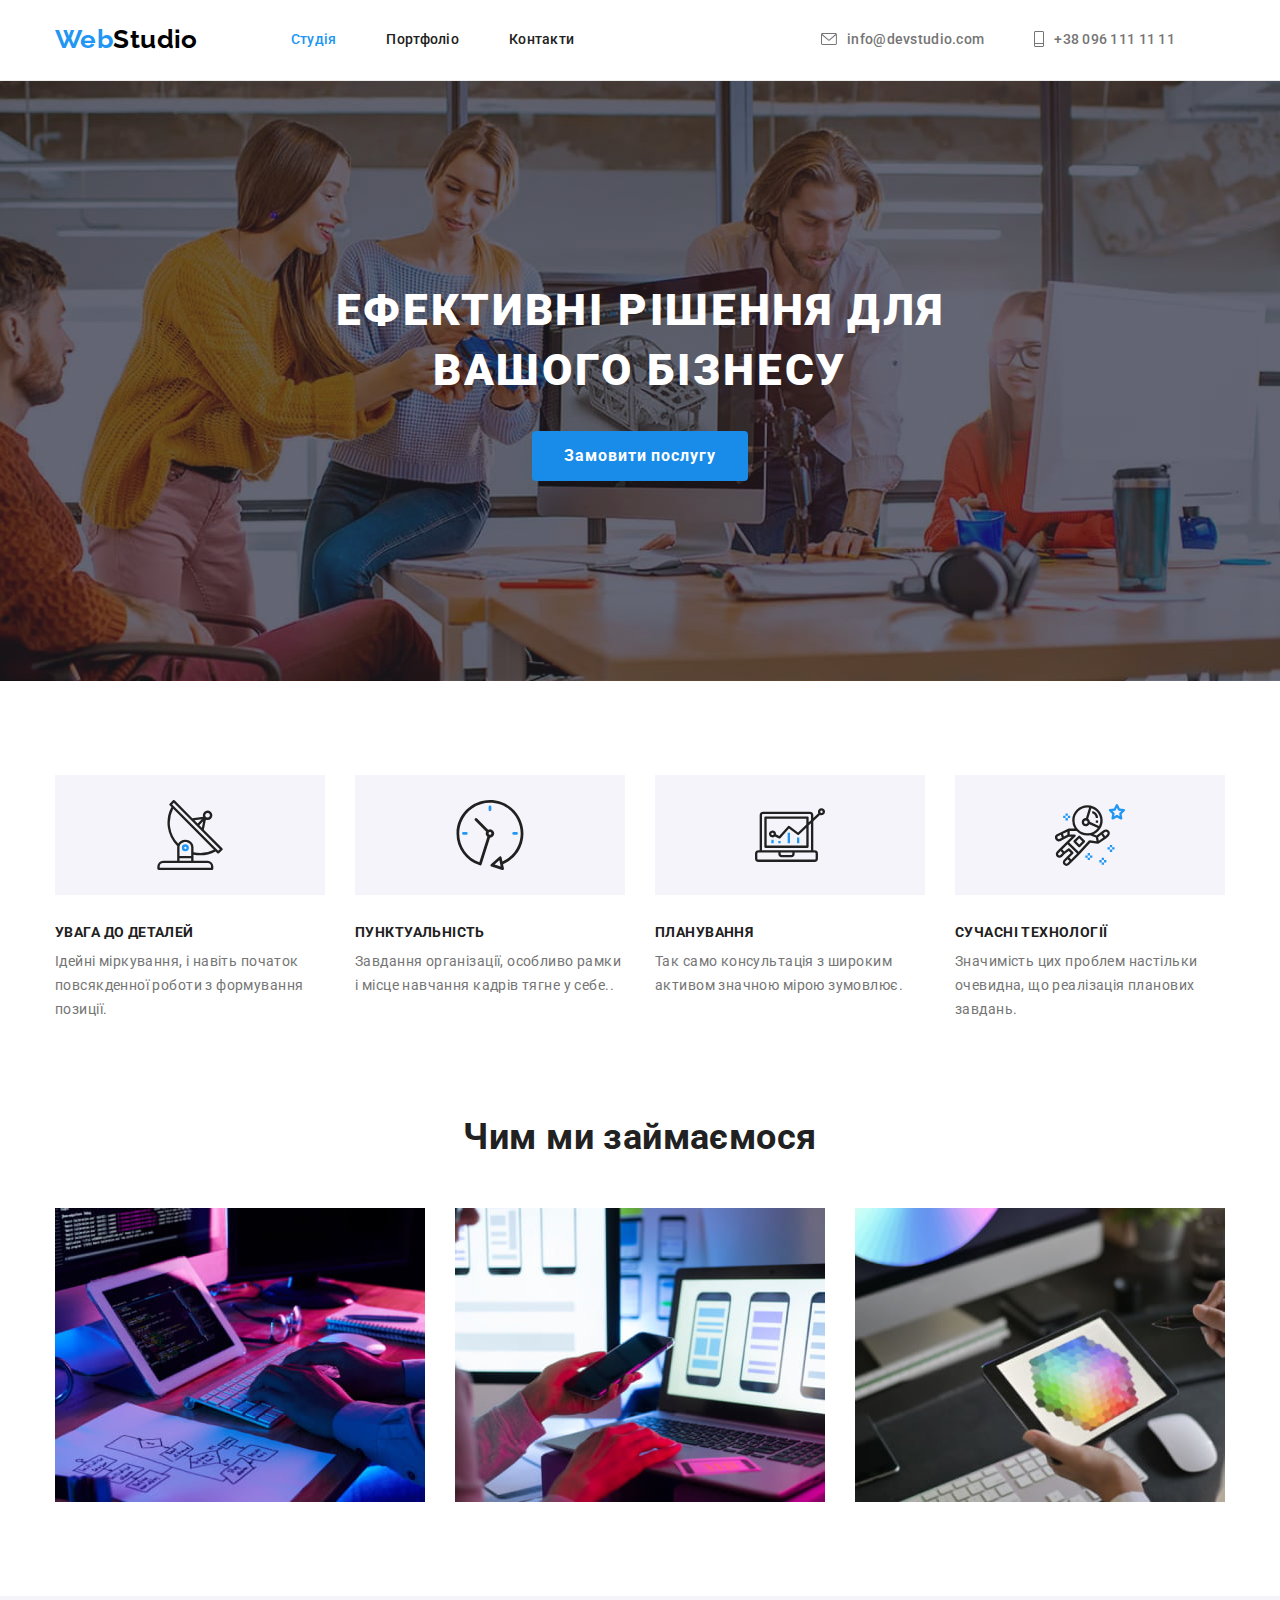
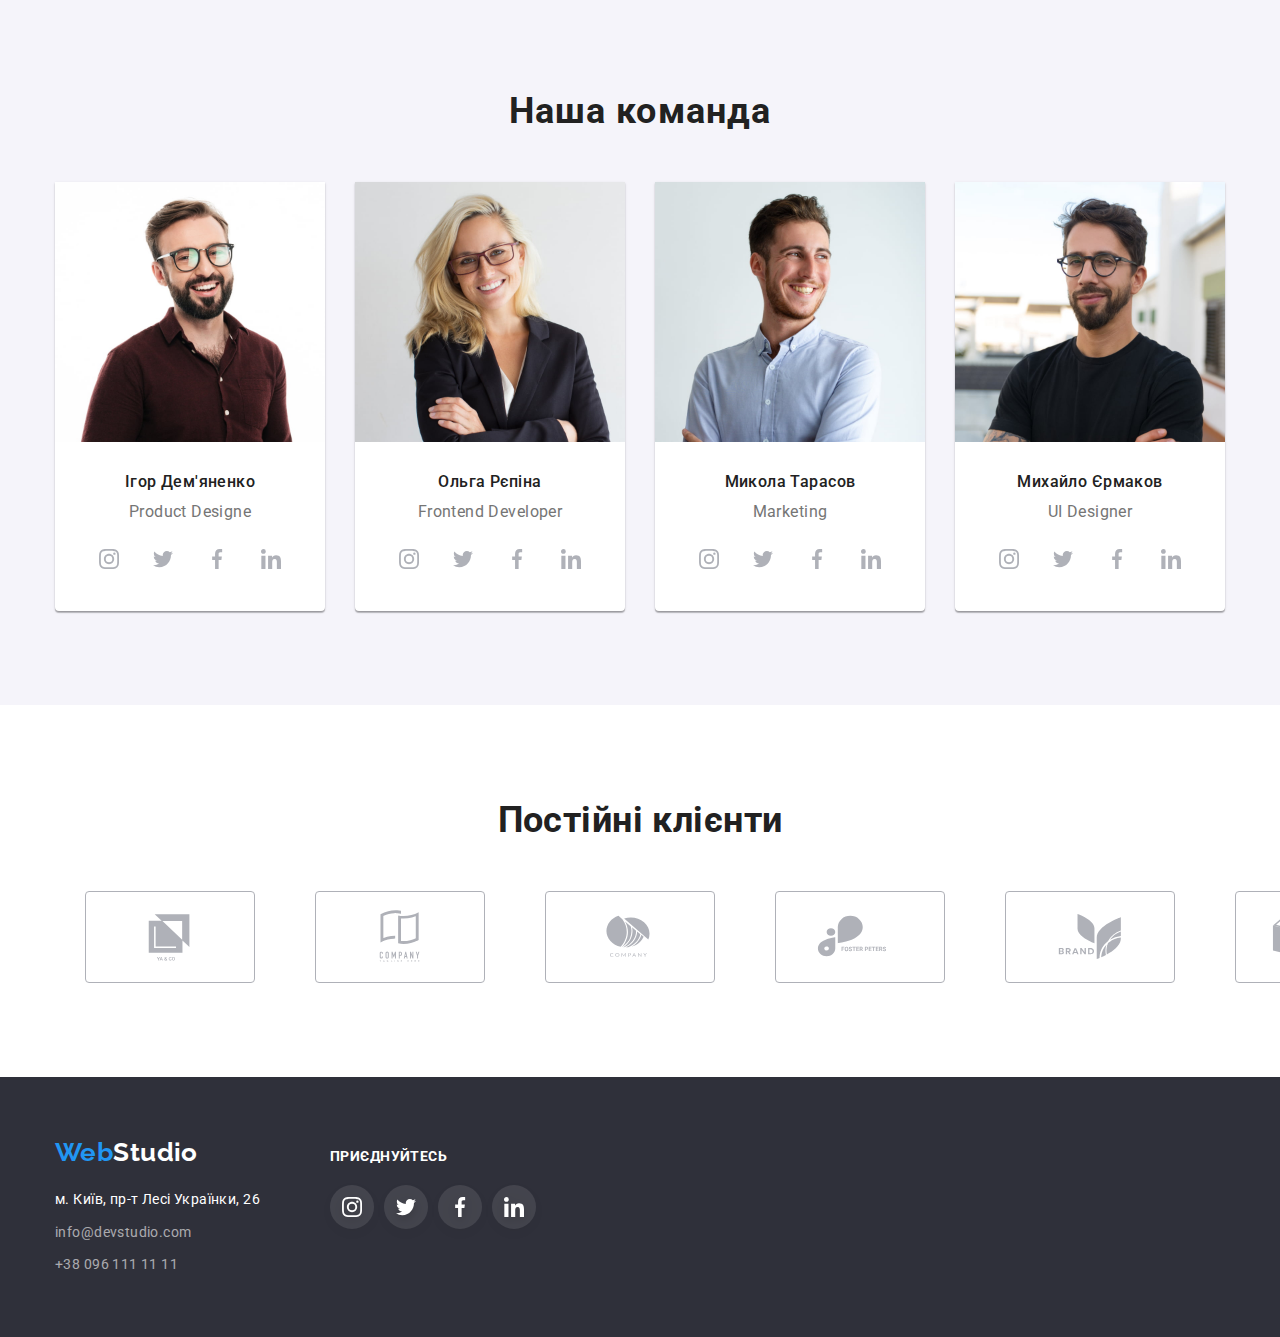
==== commit 01b9bac1: "разметка" ====
--- a/index.html
+++ b/index.html
@@ -48,10 +48,10 @@
 
         <ul class="header-group list">
           <li class="contact-item">
-            <a class="contact-link link" href="mailto:info@devstudio.com"><svg class="link-address" width="20px" height="20px"><use href="./images/icons.svg/symbol-defs.svg#icon-envelope"></use></svg>info@devstudio.com</a>
+            <a class="contact-link link link-nav" href="mailto:info@devstudio.com"><svg class="link-address" width="16px" height="12px"><use href="./images/icons.svg/symbol-defs.svg#icon-envelope"></use></svg>info@devstudio.com</a>
           </li>
           <li class="contact-item">
-            <a class="contact-link link" href="tel:+380961111111"><svg class="link-address" width="20" height="20"><use href="./images/icons.svg/symbol-defs.svg#icon-Vector"></use></svg>+38 096 111 11 11</a>
+            <a class="contact-link link link-nav" href="tel:+380961111111"><svg class="link-address" width="10" height="16"><use href="./images/icons.svg/symbol-defs.svg#icon-Vector"></use></svg>+38 096 111 11 11</a>
           </li>
         </ul>
       </div>
@@ -72,29 +72,33 @@
         <div class="container">
           <h2 class="visually-hidden" >Галерея робіт</h2>
           <ul class="skils-list list">
-            <li class="skils-item ">
-              <svg><use href="./images/icons.svg/symbol-defs.svg#icon-antenna"></use></svg>
+            <li class="skils-item skils-now">
+              <div class="icon-block">
+              <svg class="skils-icon" width="70px" height="70px"><use href="./images/icons.svg/symbol-defs.svg#icon-antenna"></use></svg></div>
               <h3 class="subtitle-skils">УВАГА ДО ДЕТАЛЕЙ</h3>
               <p class="text-skils">
                 Ідейні міркування, і навіть початок повсякденної роботи з формування позиції.
               </p>
             </li>
-            <li class="skils-item">
-              <svg><use href="./images/icons.svg/symbol-defs.svg#icon-clock"></use></svg>
+            <li class="skils-item skils-now">
+              <div class="icon-block">
+              <svg class="skils-icon" width="70px" height="70px"><use href="./images/icons.svg/symbol-defs.svg#icon-clock"></use></svg></div>
               <h3 class="subtitle-skils">ПУНКТУАЛЬНІСТЬ</h3>
               <p class="text-skils">
                 Завдання організації, особливо рамки і місце навчання кадрів тягне у себе..
               </p>
             </li>
-            <li class="skils-item">
-              <svg><use href="./images/icons.svg/symbol-defs.svg#icon-diagram"></use></svg>
+            <li class="skils-item skils-now">
+              <div class="icon-block">
+              <svg class="skils-icon" width="70px" height="70px"><use href="./images/icons.svg/symbol-defs.svg#icon-diagram"></use></svg></div>
               <h3 class="subtitle-skils">ПЛАНУВАННЯ</h3>
               <p class="text-skils">
                 Так само консультація з широким активом значною мірою зумовлює.
               </p>
             </li>
-            <li class="skils-item">
-              <svg><use href="./images/icons.svg/symbol-defs.svg#icon-astronaut"></use></svg>
+            <li class="skils-item skils-now">
+              <div class="icon-block">
+              <svg class="skils-icon" width="70px" height="70px"><use href="./images/icons.svg/symbol-defs.svg#icon-astronaut"></use></svg></div>
               <h3 class="subtitle-skils">СУЧАСНІ ТЕХНОЛОГІЇ</h3>
               <p class="text-skils">
                 Значимість цих проблем настільки очевидна, що реалізація планових завдань.
@@ -292,39 +296,45 @@
         </div>
       </section>
 
-      <section class="section">
+      <section class="section clients">
        <div class="container">
-        <h2 class="section-title">Постійні клієнти</h2>
+        <h2 class="section-title clients-title">Постійні клієнти</h2>
         <ul class="list clients-list">
           <li class="list-item clients-item"></li>
-          <a href="width=170px" heighth="92px"><svg class="" width="106px" height="60px"><use href="./images/icons.svg/symbol-defs.svg#icon-Logo"></use>
+          <div class="clients-block">
+          <a class="clients-link link" href=""><svg class="clients-logo" width="106px" height="60px"><use href="./images/icons.svg/symbol-defs.svg#icon-Logo"></use>
           </svg>
-          </a>
+          </a></div>
         </li>
         <li class="list-item clients-item"></li>
-        <a href="width=170px" heighth="92px"><svg class="" width="106px" height="60px"><use href="./images/icons.svg/symbol-defs.svg#icon-Logo1"></use>
+        <div class="clients-block">
+        <a class="clients-link link" href=""><svg class="clients-logo" width="106px" height="60px"><use href="./images/icons.svg/symbol-defs.svg#icon-Logo1"></use>
         </svg>
-        </a>
+        </a></div>
       </li>
       <li class="list-item clients-item"></li>
-      <a href="width=170px" heighth="92px"><svg class="" width="106px" height="60px"><use href="./images/icons.svg/symbol-defs.svg#icon-Logo2"></use>
+      <div class="clients-block">
+      <a class="clients-link link" href=""><svg class="clients-logo" width="106px" height="60px"><use href="./images/icons.svg/symbol-defs.svg#icon-Logo2"></use>
       </svg>
-      </a>
+      </a></div>
     </li>
     <li class="list-item clients-item"></li>
-          <a href="width=170px" heighth="92px"><svg class="" width="106px" height="60px"><use href="./images/icons.svg/symbol-defs.svg#icon-Logo3"></use>
+    <div class="clients-block">
+          <a class="clients-link link" href=""><svg class="clients-logo" width="106px" height="60px"><use href="./images/icons.svg/symbol-defs.svg#icon-Logo3"></use>
           </svg>
-          </a>
+          </a></div>
         </li>
         <li class="list-item clients-item"></li>
-          <a href="width=170px" heighth="92px"><svg class="" width="106px" height="60px"><use href="./images/icons.svg/symbol-defs.svg#icon-Logo4"></use>
+        <div class="clients-block">
+          <a class="clients-link link" href=""><svg class="clients-logo" width="106px" height="60px"><use href="./images/icons.svg/symbol-defs.svg#icon-Logo4"></use>
           </svg>
-          </a>
+          </a></div>
         </li>
         <li class="list-item clients-item"></li>
-          <a href="width=170px" heighth="92px"><svg class="" width="106px" height="60px"><use href="./images/icons.svg/symbol-defs.svg#icon-Logo5"></use>
+        <div class="clients-block">
+          <a class="clients-link link" href=""><svg class="clients-logo" width="106px" height="60px"><use href="./images/icons.svg/symbol-defs.svg#icon-Logo5"></use>
           </svg>
-          </a>
+          </a></div>
          </li>
          </ul>
         </div>
@@ -334,6 +344,7 @@
     <!--Подвал страницы-->
     <footer class="main-footer">
       <div class="container footer-container">
+        <div>
         <a class="main-logo link  logo-footer" lang="en" href="/"
           >Web<span class="main-logo-text-white">Studio</span></a
         >
@@ -351,14 +362,60 @@
             </li>
             
             <li class="address-item address-mail">
-              <a class="address-contact link " href="mailto:info@example.com">info@example.com</a>
+              <a class="address-contact link " href="mailto:info@devstudio.com">info@devstudio.com</a>
             </li>
             <li class="address-item">
-              <a class="address-contact link" href="tel:+380991111111">+38 099 111 11 11</a>
+              <a class="address-contact link" href="tel:+380961111111">+38 096 111 11 11</a>
             </li>
           </ul>
         </address>
       </div>
-    </footer>
+     <div class="social-links-block">
+    <ul class="social-list-footer">
+    <h2 class="social-links-title">приєднуйтесь</h2> 
+    <ul class="list social-links-footer">
+      <li class="list-item socials-item">
+        <a class="social-links sl-footer" href="https://instagram.com" target="_blank" rel="noopener noreferrer" aria-label="Instagram"> <svg class="socials-icon si-footer" width="20" height="20"><use href="./images/icons.svg/symbol-defs.svg#icon-instagram"></use>
+      </svg>
+      </a>
+      </li>
+      <li class="list-item socials-item">
+      <a class="social-links sl-footer"
+      href="https://twitter.com"
+      target="_blank"
+      rel="noopener noreferrer"
+      aria-label="Twitter"><svg class="socials-icon si-footer" width="20" height="20">
+      <use href="./images/icons.svg/symbol-defs.svg#icon-twitter"></use>
+    </svg>
+      </a>
+      </li>
+      <li class="list-item socials-item">
+      <a class="social-links sl-footer"
+      href="https://facebook.com"
+      target="_blank"
+      rel="noopener noreferrer"
+      aria-label="Facebook"><svg class="socials-icon si-footer" width="20" height="20">
+      <use href="./images/icons.svg/symbol-defs.svg#icon-facebook"></use>
+      </svg>
+      </a>
+    </li>
+    <li class="list-item socials-item">
+    <a class="social-links sl-footer"
+     href="https://linkedin.com"
+     target="_blank"
+     rel="noopener noreferrer"
+      aria-label="Linkedin"><svg class="socials-icon si-footer" width="20" height="20">
+      <use href="./images/icons.svg/symbol-defs.svg#icon-linkedin"></use>
+      </svg>
+      </a>
+    </li>
+   </ul>
+   </ul>
+  </div>
+ </div>
+   
+  
+  
+ </footer>
   </body>
-</html>
+ </html>
--- a/css/styles.css
+++ b/css/styles.css
@@ -125,6 +125,14 @@
  gap: 50px;
 }
 
+.link-nav {
+  text-decoration: none;
+  color: var(--primary-color);
+  display: flex;
+  align-items: center;
+  gap:10px;
+  }
+
 
 
 
@@ -174,6 +182,7 @@
 .nav-link-1,
 .contact-link {
   text-decoration: none;
+  
 }
 
 .contact-link {
@@ -187,24 +196,20 @@
 .contact-link:focus {
   color: var(--accent);
 }
-.link-address{
-  display: block;
-  margin-right: 10px;
-  align-items: flex-start;
+.link-address {
   fill: currentColor;
 }
 /* Hero */
 
 .hero {
-  background-image: url(../images/hero.jpg);
+  background-image: linear-gradient(rgba(47, 48, 58, 0.4), rgba(47, 48, 58, 0.4)), url(../images/hero.jpg);
+  background-color: #2F303A;
   max-width: 1600px;
   background-position: center;
   background-repeat: no-repeat;
   background-size: cover;
   margin-left: auto;
   margin-right: auto;
-  background-color: #2f303a;
-  color: var(--white);
   padding-top: 200px;
   padding-bottom: 200px;
 }
@@ -284,6 +289,23 @@
   width: 270px;
 }
 
+.skils-icon  {
+  display: flex;
+  border-radius: 4px;
+}
+
+.icon-block {
+  display: flex;
+  gap: 30px;
+  align-items: center;
+  justify-content: center;
+  width: 270px;
+  height: 120px;
+  background-color: #F5F4FA;
+  margin-bottom: 30px;
+  
+  }
+
   /* work*/
 
 .work {
@@ -356,7 +378,10 @@
   line-height: 1.19;
   text-align: center;
   color: var(--secondary-text-color);
-  }
+  padding-bottom: 16px;
+  }
+
+  /* Socials */
 
   .socials {
     display: flex;
@@ -365,6 +390,7 @@
     }
 
  .social-links {
+  
    width: 44px;
    height: 44px;
    background-color: var(--white);
@@ -375,20 +401,56 @@
    color: var(--social-links);
 }
 
- .social-links:hover,
- .social-links:focus {
+.social-links:hover,
+.social-links:focus {
  color: var(--white);
  background-color: var(--accent);
+ 
 }
 
 .socials-icon {
   fill: currentColor;
-  }
+}
+
+/* Clients */
+
 
 .clients-list {
- display: flex;
+ display:flex;
  gap: 30px;
-}
+ flex-basis: calc((100% - 30px) / 6);
+ flex-wrap: nowrap;
+}
+
+
+
+.clients {
+  background-color: var(--white);
+}
+
+
+.clients-link {
+  display: flex;
+  justify-content: center;
+  align-items: center;
+  border: solid 1px #AFB1B8;
+  width: 170px;
+  height: 92px;
+  fill:#AFB1B8;
+  border-radius: 4px;
+  }
+
+
+.clients-link:hover,
+.clients-link:focus {
+ border-color:var(--accent);
+ fill: var(--accent);
+}
+
+
+
+
+
 
 /* Filter  */
 
@@ -484,6 +546,44 @@
   color: var(--accent);
 }
 
+.address-footer {
+  display: flex;
+  }
+
+.footer-container {
+  display: flex;
+  gap: 70px;
+  align-items: baseline;
+  }
+
+.social-links-block {
+  display: flex;
+}
+
+.social-links-title {
+  font-weight: 700;
+  font-size: 14px;
+  line-height: 1.14;
+  letter-spacing: 0.03em;
+  text-transform: uppercase;    
+  color: var(--white);
+  padding-bottom: 20px;
+}
+
+.sl-footer {
+  background-color: rgba(255, 255, 255, 0.1);
+  color: var(--white);
+  filter: drop-shadow(0px 4px 4px rgba(0, 0, 0, 0.25));
+  
+  
+}
+
+.social-links-footer {
+  display: flex;
+  gap: 10px;
+}
+  
+
 /* Portfolio  */
 
 .page{
@@ -528,3 +628,14 @@
 .cards-item{
   width: 370;
 }
+.cards-item:hover,
+.cards-item:focus
+{
+  box-shadow: 0px 4px 4px rgba(0, 0, 0, 0.25);
+}
+ 
+.cards-item{
+  width: calc((100% - 60px) / 3);
+  border: 1px solid #eeeeee;
+}
+
--- a/css/styles.css
+++ b/css/styles.css
@@ -125,6 +125,14 @@
  gap: 50px;
 }
 
+.link-nav {
+  text-decoration: none;
+  color: var(--primary-color);
+  display: flex;
+  align-items: center;
+  gap:10px;
+  }
+
 
 
 
@@ -174,6 +182,7 @@
 .nav-link-1,
 .contact-link {
   text-decoration: none;
+  
 }
 
 .contact-link {
@@ -187,24 +196,20 @@
 .contact-link:focus {
   color: var(--accent);
 }
-.link-address{
-  display: block;
-  margin-right: 10px;
-  align-items: flex-start;
+.link-address {
   fill: currentColor;
 }
 /* Hero */
 
 .hero {
-  background-image: url(../images/hero.jpg);
+  background-image: linear-gradient(rgba(47, 48, 58, 0.4), rgba(47, 48, 58, 0.4)), url(../images/hero.jpg);
+  background-color: #2F303A;
   max-width: 1600px;
   background-position: center;
   background-repeat: no-repeat;
   background-size: cover;
   margin-left: auto;
   margin-right: auto;
-  background-color: #2f303a;
-  color: var(--white);
   padding-top: 200px;
   padding-bottom: 200px;
 }
@@ -284,6 +289,23 @@
   width: 270px;
 }
 
+.skils-icon  {
+  display: flex;
+  border-radius: 4px;
+}
+
+.icon-block {
+  display: flex;
+  gap: 30px;
+  align-items: center;
+  justify-content: center;
+  width: 270px;
+  height: 120px;
+  background-color: #F5F4FA;
+  margin-bottom: 30px;
+  
+  }
+
   /* work*/
 
 .work {
@@ -356,7 +378,10 @@
   line-height: 1.19;
   text-align: center;
   color: var(--secondary-text-color);
-  }
+  padding-bottom: 16px;
+  }
+
+  /* Socials */
 
   .socials {
     display: flex;
@@ -365,6 +390,7 @@
     }
 
  .social-links {
+  
    width: 44px;
    height: 44px;
    background-color: var(--white);
@@ -375,20 +401,56 @@
    color: var(--social-links);
 }
 
- .social-links:hover,
- .social-links:focus {
+.social-links:hover,
+.social-links:focus {
  color: var(--white);
  background-color: var(--accent);
+ 
 }
 
 .socials-icon {
   fill: currentColor;
-  }
+}
+
+/* Clients */
+
 
 .clients-list {
- display: flex;
+ display:flex;
  gap: 30px;
-}
+ flex-basis: calc((100% - 30px) / 6);
+ flex-wrap: nowrap;
+}
+
+
+
+.clients {
+  background-color: var(--white);
+}
+
+
+.clients-link {
+  display: flex;
+  justify-content: center;
+  align-items: center;
+  border: solid 1px #AFB1B8;
+  width: 170px;
+  height: 92px;
+  fill:#AFB1B8;
+  border-radius: 4px;
+  }
+
+
+.clients-link:hover,
+.clients-link:focus {
+ border-color:var(--accent);
+ fill: var(--accent);
+}
+
+
+
+
+
 
 /* Filter  */
 
@@ -484,6 +546,44 @@
   color: var(--accent);
 }
 
+.address-footer {
+  display: flex;
+  }
+
+.footer-container {
+  display: flex;
+  gap: 70px;
+  align-items: baseline;
+  }
+
+.social-links-block {
+  display: flex;
+}
+
+.social-links-title {
+  font-weight: 700;
+  font-size: 14px;
+  line-height: 1.14;
+  letter-spacing: 0.03em;
+  text-transform: uppercase;    
+  color: var(--white);
+  padding-bottom: 20px;
+}
+
+.sl-footer {
+  background-color: rgba(255, 255, 255, 0.1);
+  color: var(--white);
+  filter: drop-shadow(0px 4px 4px rgba(0, 0, 0, 0.25));
+  
+  
+}
+
+.social-links-footer {
+  display: flex;
+  gap: 10px;
+}
+  
+
 /* Portfolio  */
 
 .page{
@@ -528,3 +628,14 @@
 .cards-item{
   width: 370;
 }
+.cards-item:hover,
+.cards-item:focus
+{
+  box-shadow: 0px 4px 4px rgba(0, 0, 0, 0.25);
+}
+ 
+.cards-item{
+  width: calc((100% - 60px) / 3);
+  border: 1px solid #eeeeee;
+}
+
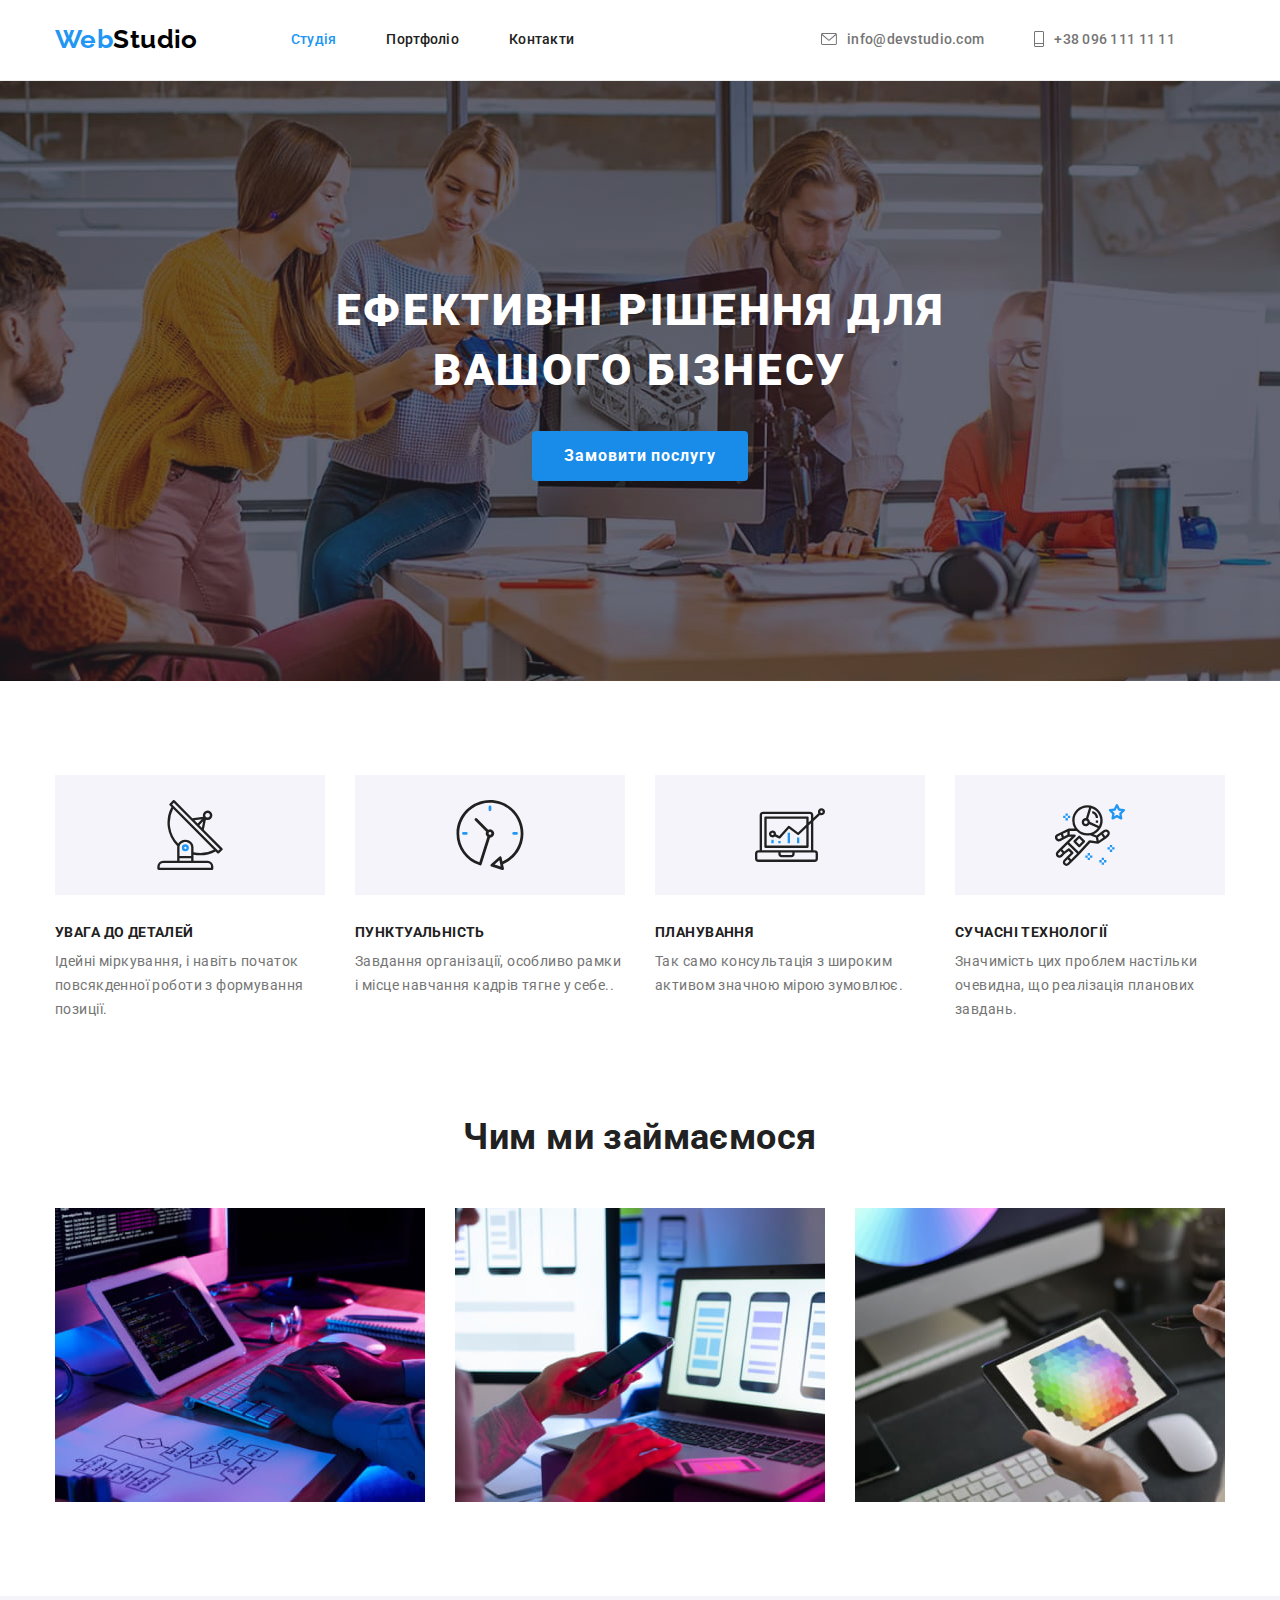
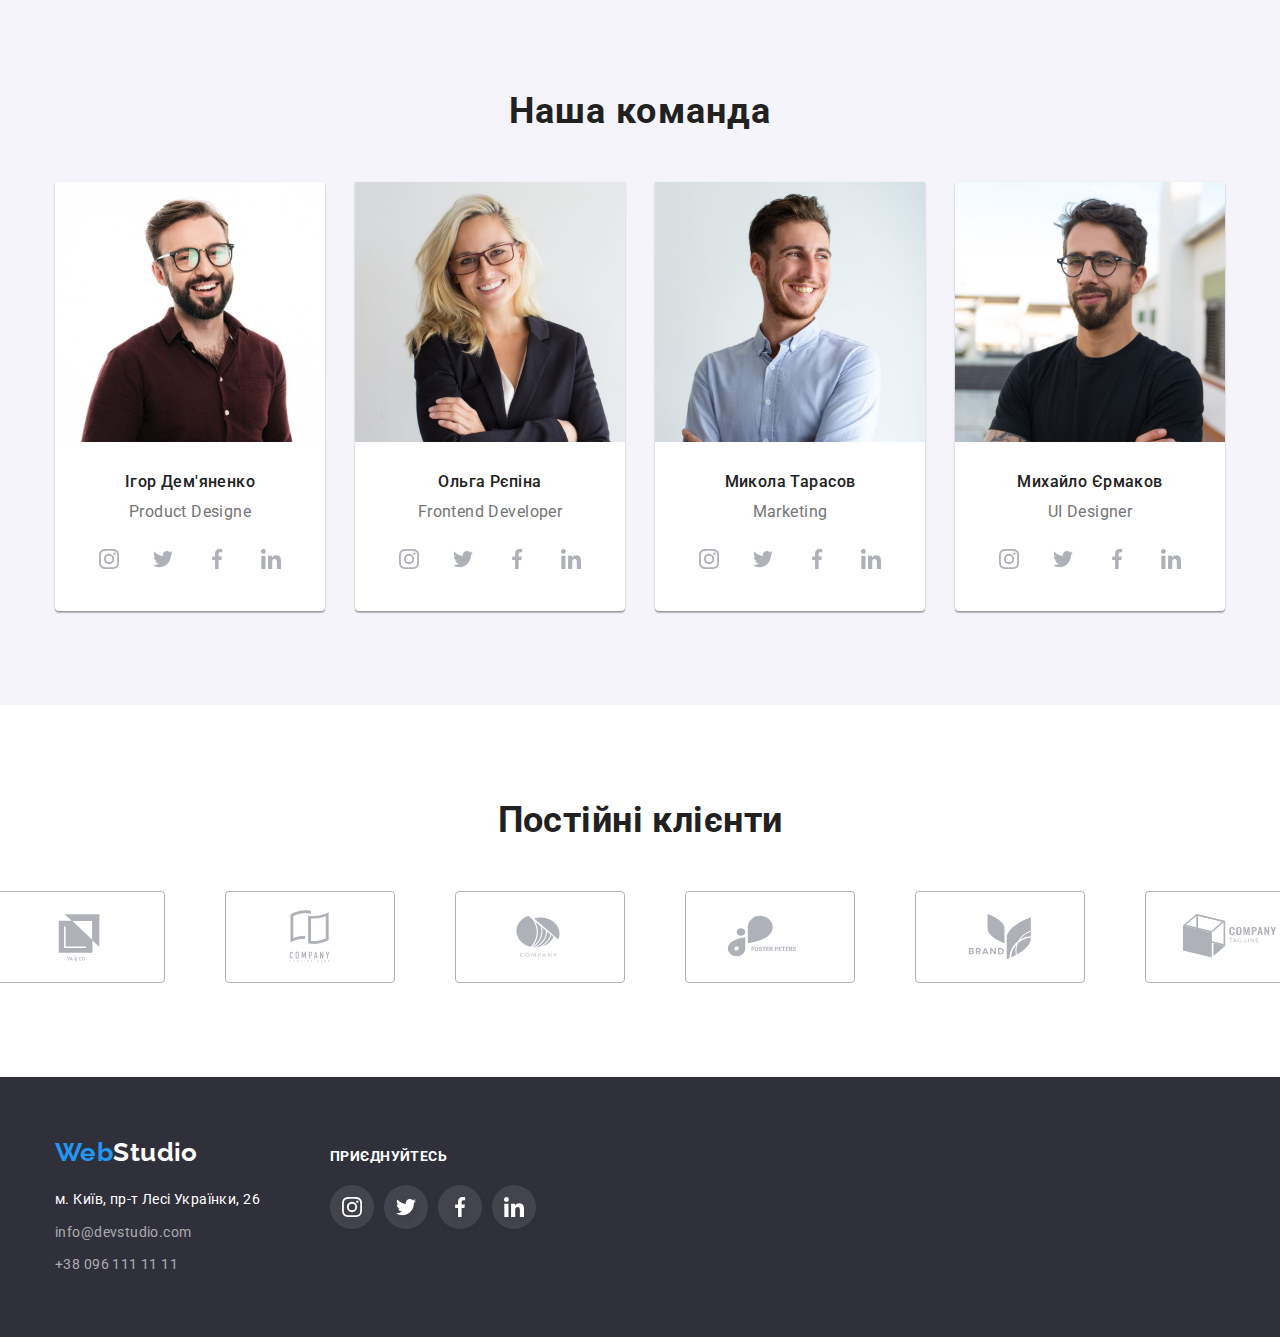
==== commit 5734fe01: "///" ====
--- a/index.html
+++ b/index.html
@@ -48,7 +48,7 @@
 
         <ul class="header-group list">
           <li class="contact-item">
-            <a class="contact-link link link-nav" href="mailto:info@devstudio.com"><svg class="link-address" width="16px" height="12px"><use href="./images/icons.svg/symbol-defs.svg#icon-envelope"></use></svg>info@devstudio.com</a>
+            <a class="contact-link link link-nav" href="mailto:info@devstudio.com"><svg class="link-address" width="16" height="12"><use href="./images/icons.svg/symbol-defs.svg#icon-envelope"></use></svg>info@devstudio.com</a>
           </li>
           <li class="contact-item">
             <a class="contact-link link link-nav" href="tel:+380961111111"><svg class="link-address" width="10" height="16"><use href="./images/icons.svg/symbol-defs.svg#icon-Vector"></use></svg>+38 096 111 11 11</a>
@@ -302,37 +302,37 @@
         <ul class="list clients-list">
           <li class="list-item clients-item"></li>
           <div class="clients-block">
-          <a class="clients-link link" href=""><svg class="clients-logo" width="106px" height="60px"><use href="./images/icons.svg/symbol-defs.svg#icon-Logo"></use>
+          <a class="clients-link link" href=""><svg class="clients-logo" width="106" height="60"><use href="./images/icons.svg/symbol-defs.svg#icon-Logo"></use>
           </svg>
           </a></div>
         </li>
         <li class="list-item clients-item"></li>
         <div class="clients-block">
-        <a class="clients-link link" href=""><svg class="clients-logo" width="106px" height="60px"><use href="./images/icons.svg/symbol-defs.svg#icon-Logo1"></use>
+        <a class="clients-link link" href=""><svg class="clients-logo" width="106" height="60"><use href="./images/icons.svg/symbol-defs.svg#icon-Logo1"></use>
         </svg>
         </a></div>
       </li>
       <li class="list-item clients-item"></li>
       <div class="clients-block">
-      <a class="clients-link link" href=""><svg class="clients-logo" width="106px" height="60px"><use href="./images/icons.svg/symbol-defs.svg#icon-Logo2"></use>
+      <a class="clients-link link" href=""><svg class="clients-logo" width="106" height="60"><use href="./images/icons.svg/symbol-defs.svg#icon-Logo2"></use>
       </svg>
       </a></div>
     </li>
     <li class="list-item clients-item"></li>
     <div class="clients-block">
-          <a class="clients-link link" href=""><svg class="clients-logo" width="106px" height="60px"><use href="./images/icons.svg/symbol-defs.svg#icon-Logo3"></use>
+          <a class="clients-link link" href=""><svg class="clients-logo" width="106" height="60"><use href="./images/icons.svg/symbol-defs.svg#icon-Logo3"></use>
           </svg>
           </a></div>
         </li>
         <li class="list-item clients-item"></li>
         <div class="clients-block">
-          <a class="clients-link link" href=""><svg class="clients-logo" width="106px" height="60px"><use href="./images/icons.svg/symbol-defs.svg#icon-Logo4"></use>
+          <a class="clients-link link" href=""><svg class="clients-logo" width="106" height="60"><use href="./images/icons.svg/symbol-defs.svg#icon-Logo4"></use>
           </svg>
           </a></div>
         </li>
         <li class="list-item clients-item"></li>
         <div class="clients-block">
-          <a class="clients-link link" href=""><svg class="clients-logo" width="106px" height="60px"><use href="./images/icons.svg/symbol-defs.svg#icon-Logo5"></use>
+          <a class="clients-link link" href=""><svg class="clients-logo" width="106" height="60"><use href="./images/icons.svg/symbol-defs.svg#icon-Logo5"></use>
           </svg>
           </a></div>
          </li>
@@ -375,36 +375,36 @@
     <h2 class="social-links-title">приєднуйтесь</h2> 
     <ul class="list social-links-footer">
       <li class="list-item socials-item">
-        <a class="social-links sl-footer" href="https://instagram.com" target="_blank" rel="noopener noreferrer" aria-label="Instagram"> <svg class="socials-icon si-footer" width="20" height="20"><use href="./images/icons.svg/symbol-defs.svg#icon-instagram"></use>
+        <a class="social-links footer-soc" href="https://instagram.com" target="_blank" rel="noopener noreferrer" aria-label="Instagram"> <svg class="socials-icon " width="20" height="20"><use href="./images/icons.svg/symbol-defs.svg#icon-instagram"></use>
       </svg>
       </a>
       </li>
       <li class="list-item socials-item">
-      <a class="social-links sl-footer"
+      <a class="social-links footer-soc"
       href="https://twitter.com"
       target="_blank"
       rel="noopener noreferrer"
-      aria-label="Twitter"><svg class="socials-icon si-footer" width="20" height="20">
+      aria-label="Twitter"><svg class="socials-icon " width="20" height="20">
       <use href="./images/icons.svg/symbol-defs.svg#icon-twitter"></use>
     </svg>
       </a>
       </li>
       <li class="list-item socials-item">
-      <a class="social-links sl-footer"
+      <a class="social-links footer-soc"
       href="https://facebook.com"
       target="_blank"
       rel="noopener noreferrer"
-      aria-label="Facebook"><svg class="socials-icon si-footer" width="20" height="20">
+      aria-label="Facebook"><svg class="socials-icon " width="20" height="20">
       <use href="./images/icons.svg/symbol-defs.svg#icon-facebook"></use>
       </svg>
       </a>
     </li>
     <li class="list-item socials-item">
-    <a class="social-links sl-footer"
+    <a class="social-links footer-soc"
      href="https://linkedin.com"
      target="_blank"
      rel="noopener noreferrer"
-      aria-label="Linkedin"><svg class="socials-icon si-footer" width="20" height="20">
+      aria-label="Linkedin"><svg class="socials-icon " width="20" height="20">
       <use href="./images/icons.svg/symbol-defs.svg#icon-linkedin"></use>
       </svg>
       </a>
--- a/css/styles.css
+++ b/css/styles.css
@@ -178,6 +178,8 @@
   list-style: none;
 }
 
+
+
 .link,
 .nav-link-1,
 .contact-link {
@@ -418,9 +420,9 @@
 .clients-list {
  display:flex;
  gap: 30px;
- flex-basis: calc((100% - 30px) / 6);
- flex-wrap: nowrap;
-}
+ justify-content: center;
+}
+
 
 
 
@@ -570,7 +572,7 @@
   padding-bottom: 20px;
 }
 
-.sl-footer {
+.footer-soc {
   background-color: rgba(255, 255, 255, 0.1);
   color: var(--white);
   filter: drop-shadow(0px 4px 4px rgba(0, 0, 0, 0.25));
--- a/css/styles.css
+++ b/css/styles.css
@@ -178,6 +178,8 @@
   list-style: none;
 }
 
+
+
 .link,
 .nav-link-1,
 .contact-link {
@@ -418,9 +420,9 @@
 .clients-list {
  display:flex;
  gap: 30px;
- flex-basis: calc((100% - 30px) / 6);
- flex-wrap: nowrap;
-}
+ justify-content: center;
+}
+
 
 
 
@@ -570,7 +572,7 @@
   padding-bottom: 20px;
 }
 
-.sl-footer {
+.footer-soc {
   background-color: rgba(255, 255, 255, 0.1);
   color: var(--white);
   filter: drop-shadow(0px 4px 4px rgba(0, 0, 0, 0.25));
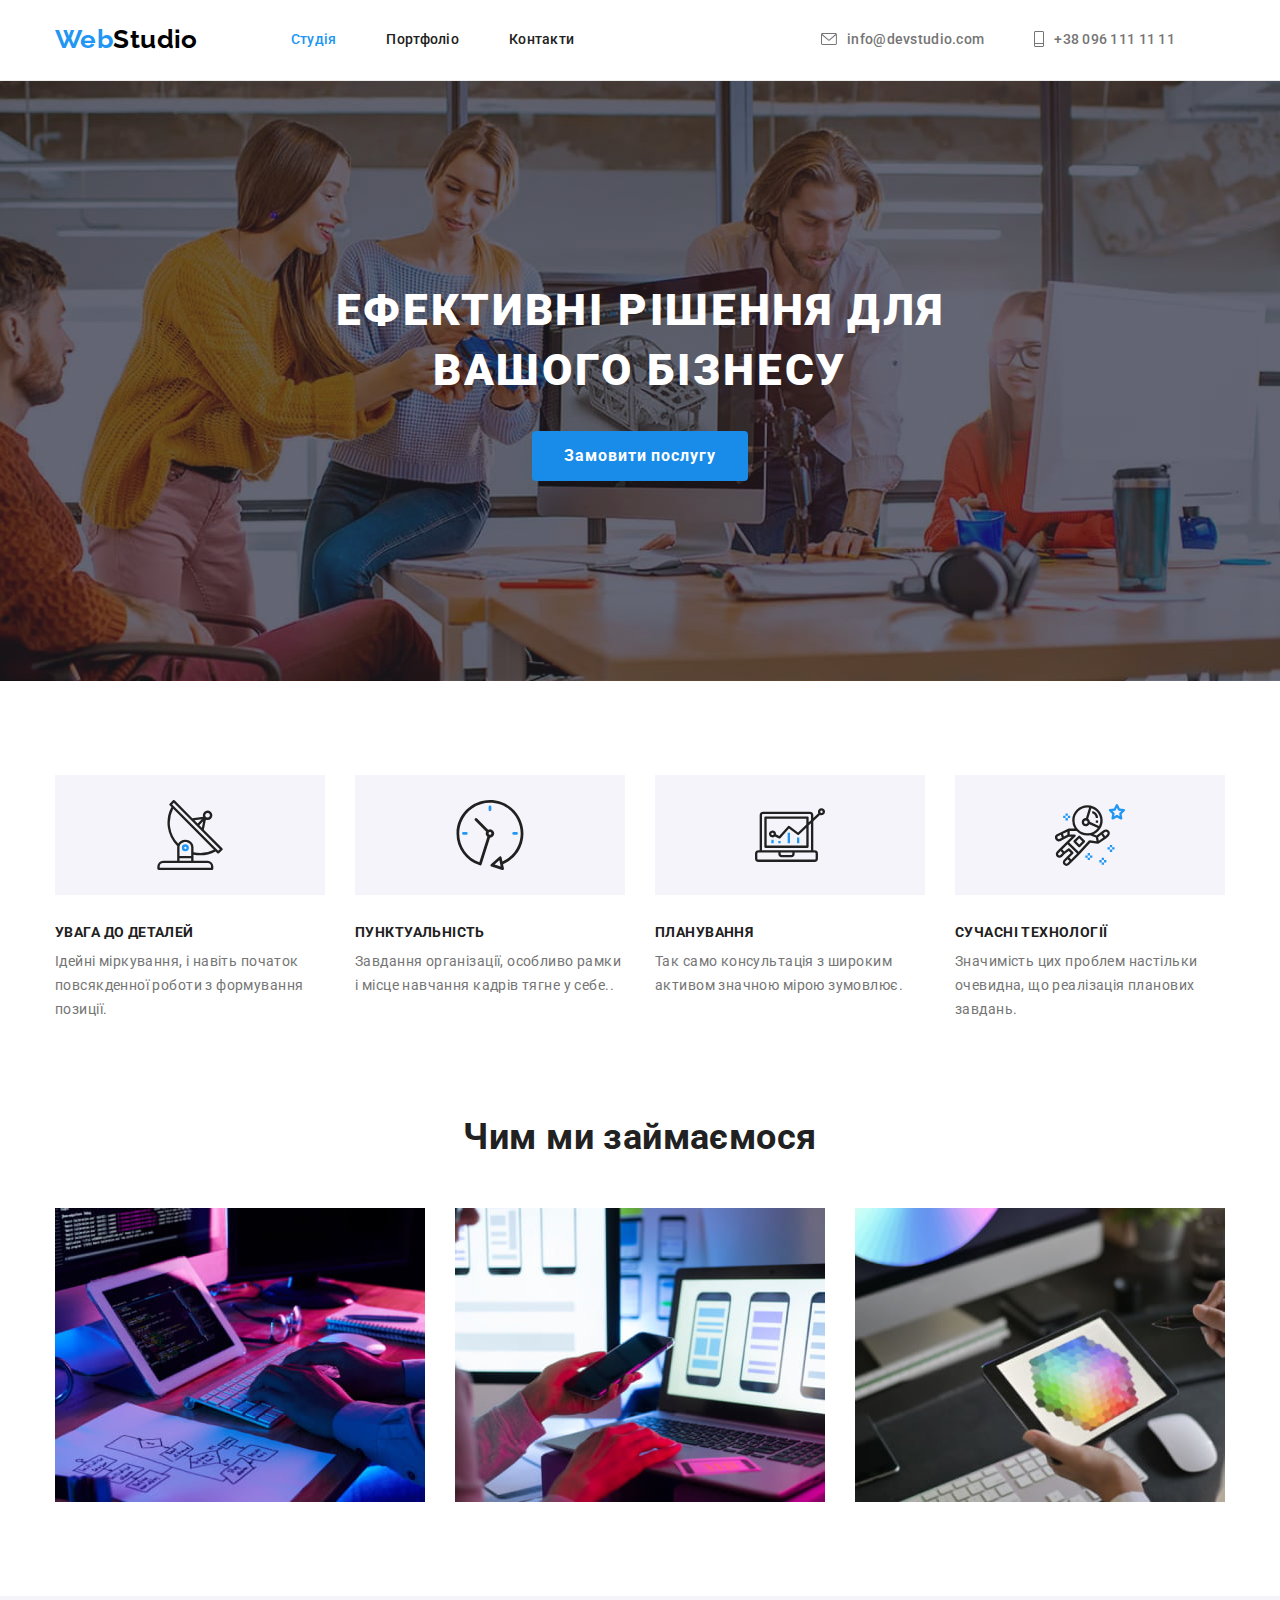
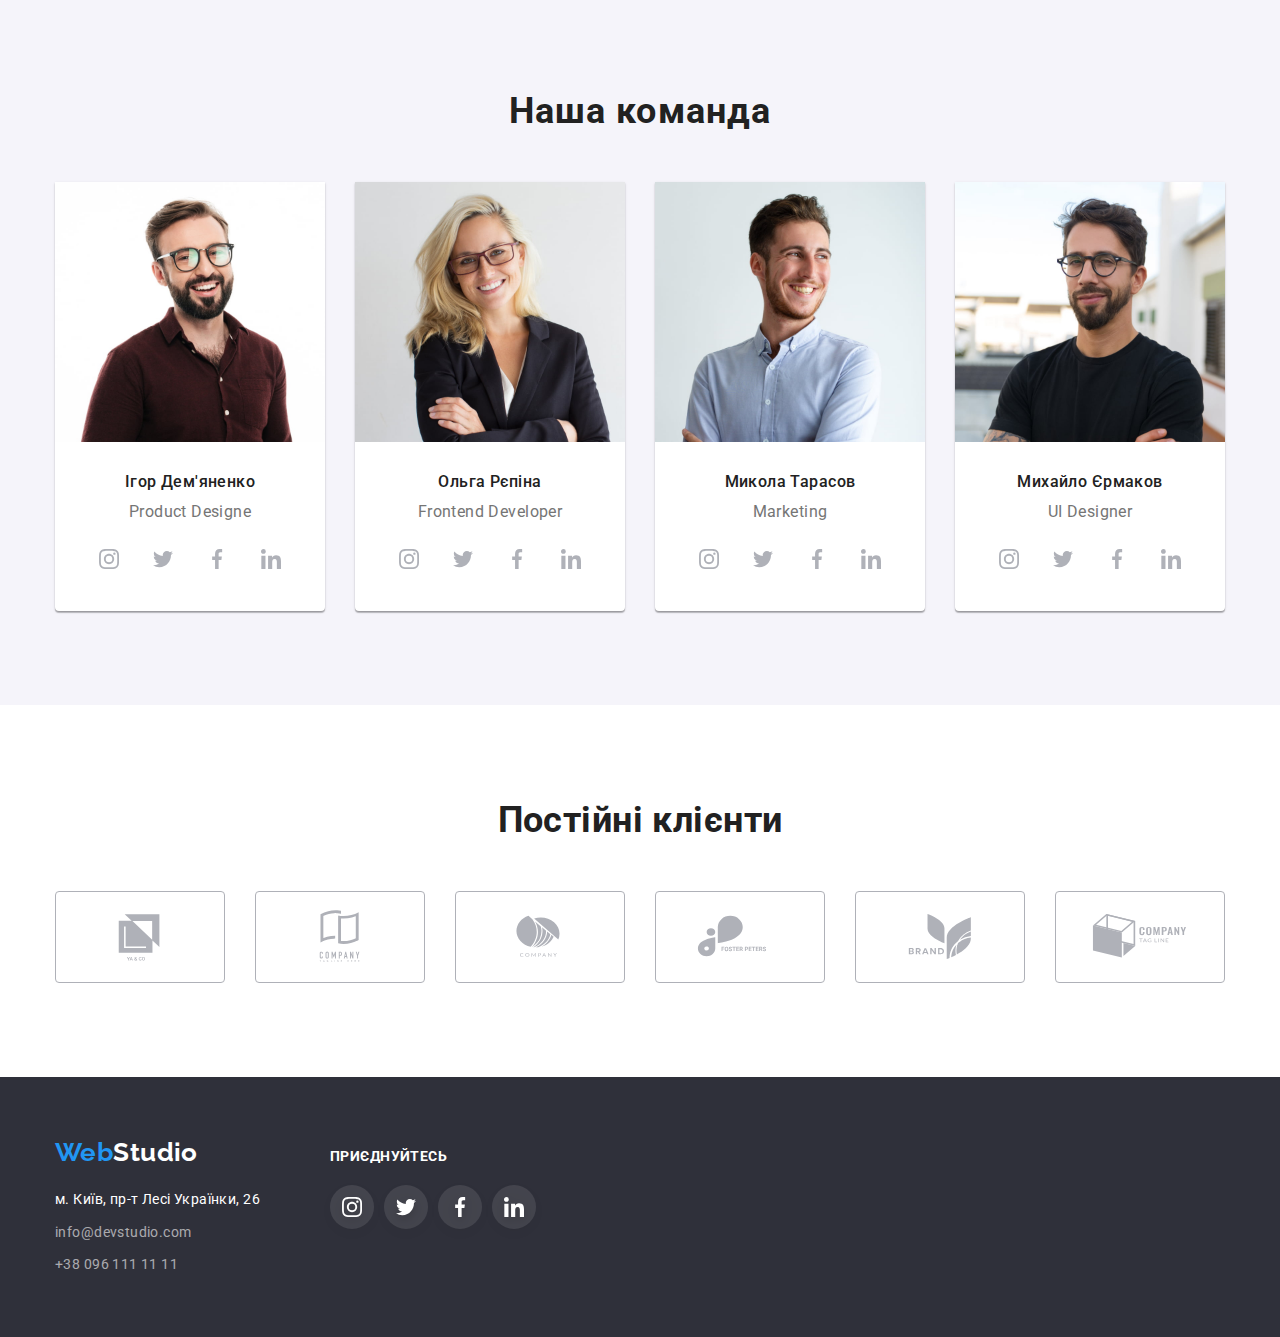
==== commit 4fc543c1: "исправил ошибки" ====
--- a/index.html
+++ b/index.html
@@ -300,41 +300,35 @@
        <div class="container">
         <h2 class="section-title clients-title">Постійні клієнти</h2>
         <ul class="list clients-list">
-          <li class="list-item clients-item"></li>
-          <div class="clients-block">
+          <li class="list-item clients-item">
           <a class="clients-link link" href=""><svg class="clients-logo" width="106" height="60"><use href="./images/icons.svg/symbol-defs.svg#icon-Logo"></use>
           </svg>
-          </a></div>
+          </a>
         </li>
-        <li class="list-item clients-item"></li>
-        <div class="clients-block">
+        <li class="list-item clients-item">
         <a class="clients-link link" href=""><svg class="clients-logo" width="106" height="60"><use href="./images/icons.svg/symbol-defs.svg#icon-Logo1"></use>
         </svg>
-        </a></div>
+        </a>
       </li>
-      <li class="list-item clients-item"></li>
-      <div class="clients-block">
+      <li class="list-item clients-item">
       <a class="clients-link link" href=""><svg class="clients-logo" width="106" height="60"><use href="./images/icons.svg/symbol-defs.svg#icon-Logo2"></use>
       </svg>
-      </a></div>
+      </a>
     </li>
-    <li class="list-item clients-item"></li>
-    <div class="clients-block">
-          <a class="clients-link link" href=""><svg class="clients-logo" width="106" height="60"><use href="./images/icons.svg/symbol-defs.svg#icon-Logo3"></use>
+    <li class="list-item clients-item">
+    <a class="clients-link link" href=""><svg class="clients-logo" width="106" height="60"><use href="./images/icons.svg/symbol-defs.svg#icon-Logo3"></use>
           </svg>
-          </a></div>
+          </a>
         </li>
-        <li class="list-item clients-item"></li>
-        <div class="clients-block">
-          <a class="clients-link link" href=""><svg class="clients-logo" width="106" height="60"><use href="./images/icons.svg/symbol-defs.svg#icon-Logo4"></use>
+        <li class="list-item clients-item">
+        <a class="clients-link link" href=""><svg class="clients-logo" width="106" height="60"><use href="./images/icons.svg/symbol-defs.svg#icon-Logo4"></use>
           </svg>
-          </a></div>
+          </a>
         </li>
-        <li class="list-item clients-item"></li>
-        <div class="clients-block">
-          <a class="clients-link link" href=""><svg class="clients-logo" width="106" height="60"><use href="./images/icons.svg/symbol-defs.svg#icon-Logo5"></use>
+        <li class="list-item clients-item">
+        <a class="clients-link link" href=""><svg class="clients-logo" width="106" height="60"><use href="./images/icons.svg/symbol-defs.svg#icon-Logo5"></use>
           </svg>
-          </a></div>
+          </a>
          </li>
          </ul>
         </div>
--- a/css/styles.css
+++ b/css/styles.css
@@ -46,9 +46,15 @@
  padding: 0;
  }
 
+ ul {
+  list-style: none;
+  padding-left: 0;
+  margin: 0;
+}
+
  .section {
   padding: 94px 0;
-  width: 100%;
+  
   }
 
   img {
@@ -315,7 +321,6 @@
 }
 
 .section-title{
-  font-weight: 700;
   font-size: 36px;
   line-height: 1.17;
   text-align: center;
@@ -380,7 +385,7 @@
   line-height: 1.19;
   text-align: center;
   color: var(--secondary-text-color);
-  padding-bottom: 16px;
+  margin-bottom: 16px;
   }
 
   /* Socials */
@@ -395,7 +400,7 @@
   
    width: 44px;
    height: 44px;
-   background-color: var(--white);
+   background-color: rgba(255, 255, 255, 0.1);
    border-radius: 50%;
    display: flex;
    align-items: center;
@@ -420,7 +425,7 @@
 .clients-list {
  display:flex;
  gap: 30px;
- justify-content: center;
+ 
 }
 
 
--- a/css/styles.css
+++ b/css/styles.css
@@ -46,9 +46,15 @@
  padding: 0;
  }
 
+ ul {
+  list-style: none;
+  padding-left: 0;
+  margin: 0;
+}
+
  .section {
   padding: 94px 0;
-  width: 100%;
+  
   }
 
   img {
@@ -315,7 +321,6 @@
 }
 
 .section-title{
-  font-weight: 700;
   font-size: 36px;
   line-height: 1.17;
   text-align: center;
@@ -380,7 +385,7 @@
   line-height: 1.19;
   text-align: center;
   color: var(--secondary-text-color);
-  padding-bottom: 16px;
+  margin-bottom: 16px;
   }
 
   /* Socials */
@@ -395,7 +400,7 @@
   
    width: 44px;
    height: 44px;
-   background-color: var(--white);
+   background-color: rgba(255, 255, 255, 0.1);
    border-radius: 50%;
    display: flex;
    align-items: center;
@@ -420,7 +425,7 @@
 .clients-list {
  display:flex;
  gap: 30px;
- justify-content: center;
+ 
 }
 
 
